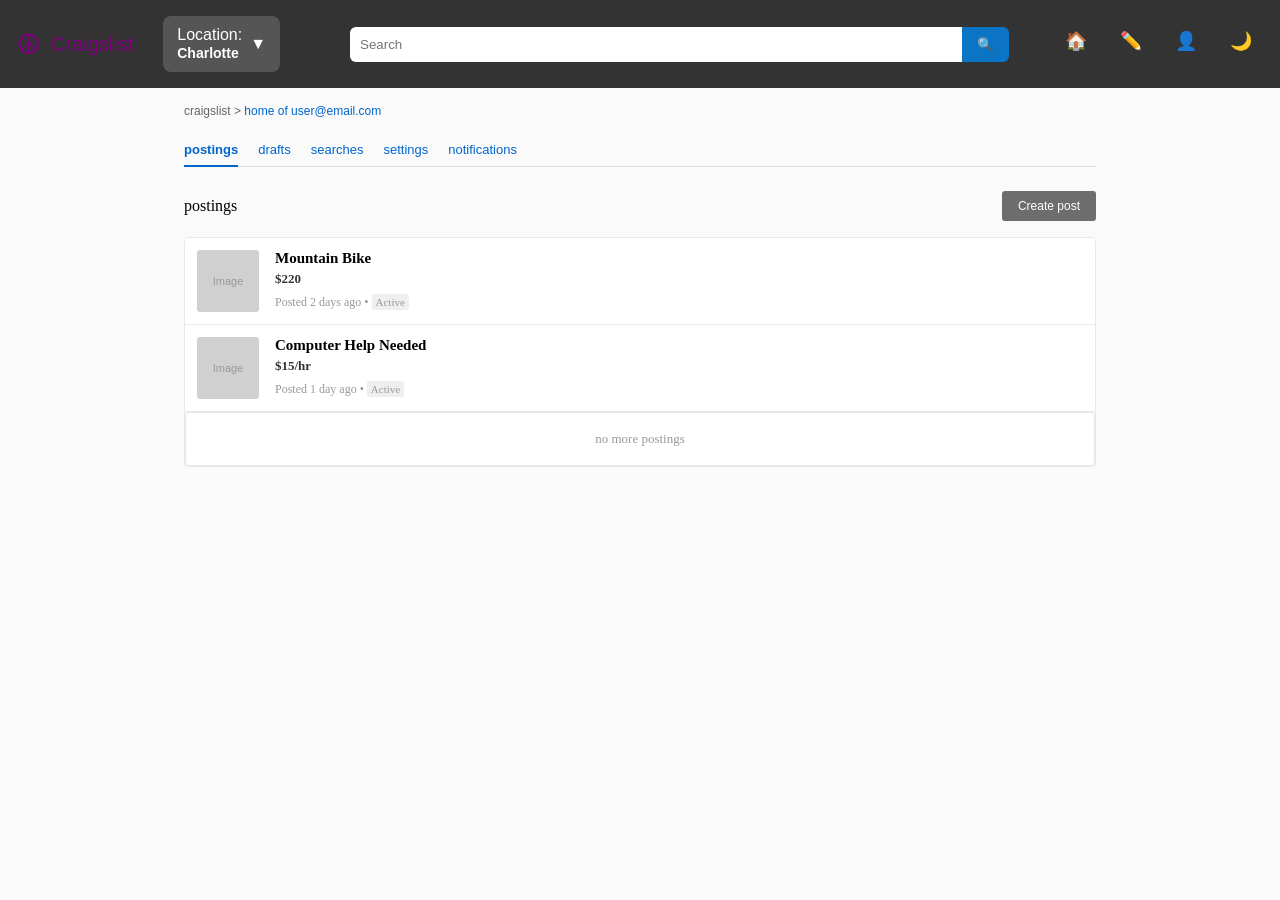
==== account.html @ cd7a8647 "Account page redesign and header system implementation on account page" ====
<!DOCTYPE html>
<html lang="en">
<head>
  <meta charset="UTF-8" />
  <meta name="viewport" content="width=device-width, initial-scale=1.0" />
  <title>My Account - Craigslist</title>
  <link rel="stylesheet" href="styles.css" />
</head>

<body>
  <div id="header-placeholder"></div>
  <script src="loadHeader.js"></script>

  <main class="content">
    <!-- Breadcrumb -->
    <div class="breadcrumb">
      craigslist &gt; <a href="#">home of user@email.com</a>
    </div>

    <!-- Tab Navigation -->
    <div class="tabs">
      <a href="#postings" class="tab active">postings</a>
      <a href="#drafts" class="tab">drafts</a>
      <a href="#searches" class="tab">searches</a>
      <a href="#settings" class="tab">settings</a>
      <a href="#notifications" class="tab">notifications</a>
    </div>

    <!-- Postings Section -->
    <div class="section" id="postings">
      <div class="section-header">
        <h2>postings</h2>
        <button class="create-post-btn">Create post</button>
      </div>
      <div class="listings-list">
        <div class="listing-item">
          <div class="listing-image">Image</div>
          <div class="listing-info">
            <h3>Mountain Bike</h3>
            <p class="price">$220</p>
            <p class="listing-meta">Posted 2 days ago • <span class="status">Active</span></p>
          </div>
        </div>
        <div class="listing-item">
          <div class="listing-image">Image</div>
          <div class="listing-info">
            <h3>Computer Help Needed</h3>
            <p class="price">$15/hr</p>
            <p class="listing-meta">Posted 1 day ago • <span class="status">Active</span></p>
          </div>
        </div>
        <p class="empty-state">no more postings</p>
      </div>
    </div>

    <!-- Drafts Section (Hidden by default) -->
    <div class="section" id="drafts" style="display: none;">
      <div class="section-header">
        <h2>drafts</h2>
        <a href="#" class="make-new-post">make new post</a>
      </div>
      <p class="empty-state">no drafts</p>
    </div>

    <!-- Searches Section (Hidden by default) -->
    <div class="section" id="searches" style="display: none;">
      <h2>searches</h2>
      <p class="empty-state">no searches</p>
    </div>

    <!-- Settings Section (Hidden by default) -->
    <div class="section" id="settings" style="display: none;">
      <h2>settings</h2>
      <div class="settings-list">
        <a href="#" class="settings-item">account preferences</a>
        <a href="#" class="settings-item">email preferences</a>
        <a href="#" class="settings-item">change password</a>
        <a href="#" class="settings-item">phone settings</a>
      </div>
    </div>

    <!-- Notifications Section (Hidden by default) -->
    <div class="section" id="notifications" style="display: none;">
      <h2>notifications</h2>
      <p class="empty-state">no new notifications</p>
    </div>
  </main>


</body>
</html>
---- styles.css ----
/*
button color: 6D6D6D
header color: 686868
New Post color: D9D9D9
Seller image dimensions: 62x62
*/
* {
  margin: 0;
  padding: 0;
  box-sizing: border-box;
}

body {
  font-family: Arial, sans-serif;
  background-color: #fafafa;
  color: #333;
}

h1 {
  font-family: 'Times New Roman, Times, serif';
  font-size: 20px;
  font-weight: bold;
  color: #000000;
}

h2 {
  font-family: 'Times New Roman, Times, serif';
  font-size: 16px;
  color: #000000;
  margin: 16px 0 12px 0;
  font-weight: normal;
}

h3 {
  font-family: 'Times New Roman, Times, serif';
  font-size: 15px;
  color: #000000;
  margin: 0 0 4px 0;
}

p {
  font-family: 'Times New Roman, Times, serif';
  font-size: 14px;
  color: #666;
  line-height: 1.5;
}

a {
  color: #0066cc;
  text-decoration: none;
}

a:hover {
  text-decoration: underline;
}

/* HEADER */
.header {
  display: flex;
  justify-content: space-between;
  align-items: center;
  padding: 16px;
  background: #333;
  color: white;
}

.left {
  display: flex;
  align-items: center;
  gap: 10px;
}

.logo {
  color: purple;
  font-size: 28px;
}

.brand {
  color: purple;
  font-size: 20px;
}

.center {
  display: flex;
  align-items: center;
  gap: 10px;
  flex: 1;
  max-width: 700px;
  margin: 0 20px;
}

.location {
  background: #555;
  color: white;
  padding: 10px 14px;
  border-radius: 8px;
  display: flex;
  align-items: center;
  gap: 8px;
  cursor: pointer;
  white-space: nowrap;
}

.location strong {
  font-size: 14px;
}

.search-bar {
  display: flex;
  flex: 1;
  padding-right: 50px;
  padding-left: 50px;
}

.search-bar input {
  flex: 1;
  padding: 10px;
  border-radius: 6px 0 0 6px;
  border: none;
  outline: none;
}

.search-bar button {
  background: #0b74c4;
  border: none;
  color: white;
  padding: 10px 15px;
  border-radius: 0 6px 6px 0;
  cursor: pointer;
}

.nav-icons {
  display: flex;
  gap: 15px;
}

.nav-icons a {
  text-decoration: none;
  font-size: 18px;
  color: #ccc;
  height: 40px;
  width: 40px;
  padding: 6px;
  border-radius: 6px;
  transition: 0.2s;
}

.nav-icons a:hover {
  background: #555;
  color: white;
  transform: scale(1.05);
}

/* CONTENT */
.content {
  padding: 16px 24px;
  max-width: 960px;
  margin: 0 auto;
}

/* Breadcrumb */
.breadcrumb {
  font-size: 12px;
  margin-bottom: 16px;
  color: #666;
}

.breadcrumb a {
  color: #0066cc;
}

/* Tabs */
.tabs {
  display: flex;
  gap: 20px;
  border-bottom: 1px solid #ddd;
  margin-bottom: 24px;
  margin-top: 16px;
}

.tab {
  padding: 8px 0;
  font-size: 13px;
  color: #0066cc;
  cursor: pointer;
  border-bottom: 2px solid transparent;
  margin-bottom: -1px;
}

.tab:hover {
  border-bottom-color: #ccc;
}

.tab.active {
  border-bottom-color: #0066cc;
  font-weight: bold;
}

/* Section */
.section {
  margin-bottom: 32px;
}

.section-header {
  display: flex;
  justify-content: space-between;
  align-items: center;
  margin-bottom: 16px;
}

.section-header h2 {
  margin: 0;
}

.make-new-post {
  font-size: 12px;
  color: #0066cc;
}

.create-post-btn {
  background: #6D6D6D;
  color: white;
  border: none;
  padding: 8px 16px;
  border-radius: 3px;
  font-size: 12px;
  cursor: pointer;
  font-family: Arial, sans-serif;
}

/* NEW POST FILE */
/* CARD CONTAINER */
.post-card {
  max-width: 500px;
  margin: 40px auto;
  background: #fff;
  padding: 25px 30px;
  border-radius: 12px;
  box-shadow: 0 4px 15px rgba(0,0,0,0.1);
}

/* TITLE */
.post-card h1 {
  margin-bottom: 20px;
  font-size: 22px;
  text-align: center;
}

/* FORM LAYOUT */
.post-form {
  display: flex;
  flex-direction: column;
}

/* LABELS */
.post-form label {
  margin: 10px 0 5px;
  font-weight: bold;
  font-size: 14px;
}

/* INPUTS + SELECT + TEXTAREA */
.post-form input,
.post-form select,
.post-form textarea {
  padding: 10px;
  border-radius: 8px;
  border: 1px solid #ccc;
  font-size: 14px;
  outline: none;
  transition: border 0.2s ease, box-shadow 0.2s ease;
}

/* FOCUS EFFECT */
.post-form input:focus,
.post-form select:focus,
.post-form textarea:focus {
  border-color: #0b74c4;
  box-shadow: 0 0 0 2px rgba(11,116,196,0.2);
}

/* TEXTAREA RESIZE */
.post-form textarea {
  resize: vertical;
}

/* BUTTON */
.submit-btn {
  margin-top: 20px;
  padding: 12px;
  border: none;
  border-radius: 8px;
  background: #0b74c4;
  color: white;
  font-size: 16px;
  cursor: pointer;
  transition: background 0.2s ease, transform 0.1s ease;
}

.submit-btn:hover {
  background: #095fa3;
}

.submit-btn:active {
  transform: scale(0.98);
}

/* Listings List */
.listings-list {
  border: 1px solid #e8e8e8;
  border-radius: 4px;
  overflow: hidden;
}

.listing-item {
  display: flex;
  gap: 16px;
  padding: 12px;
  border-bottom: 1px solid #e8e8e8;
  background: white;
}

.listing-item:last-child {
  border-bottom: none;
}

.listing-item:hover {
  background: #f9f9f9;
}

.listing-image {
  width: 62px;
  height: 62px;
  background: #d0d0d0;
  border-radius: 3px;
  display: flex;
  align-items: center;
  justify-content: center;
  color: #999;
  font-size: 11px;
  flex-shrink: 0;
}

.listing-info {
  flex: 1;
}

.listing-info h3 {
  margin-bottom: 2px;
}

.price {
  font-size: 13px;
  font-weight: bold;
  color: #333;
  margin-bottom: 4px;
}

.listing-meta {
  font-size: 12px;
  color: #999;
}

.status {
  background: #efefef;
  padding: 2px 4px;
  border-radius: 2px;
  font-size: 11px;
}

/* Empty State */
.empty-state {
  padding: 16px;
  font-size: 13px;
  color: #999;
  background: white;
  border: 1px solid #e8e8e8;
  border-radius: 4px;
  text-align: center;
}

/* Settings List */
.settings-list {
  display: flex;
  flex-direction: column;
  gap: 8px;
}

.settings-item {
  padding: 10px 12px;
  font-size: 13px;
  color: #0066cc;
  background: white;
  border: 1px solid #e8e8e8;
  border-radius: 4px;
  display: block;
}

.settings-item:hover {
  background: #f9f9f9;
  text-decoration: underline;
}

/* MOBILE RESPONSIVE */
@media (max-width: 600px) {
  .content {
    padding: 12px 12px;
  }

  .tabs {
    gap: 12px;
    font-size: 12px;
  }

  .section-header {
    flex-direction: column;
    align-items: flex-start;
    gap: 8px;
  }

  .listing-item {
    gap: 12px;
    padding: 10px;
  }

  .listing-image {
    width: 50px;
    height: 50px;
  }
}
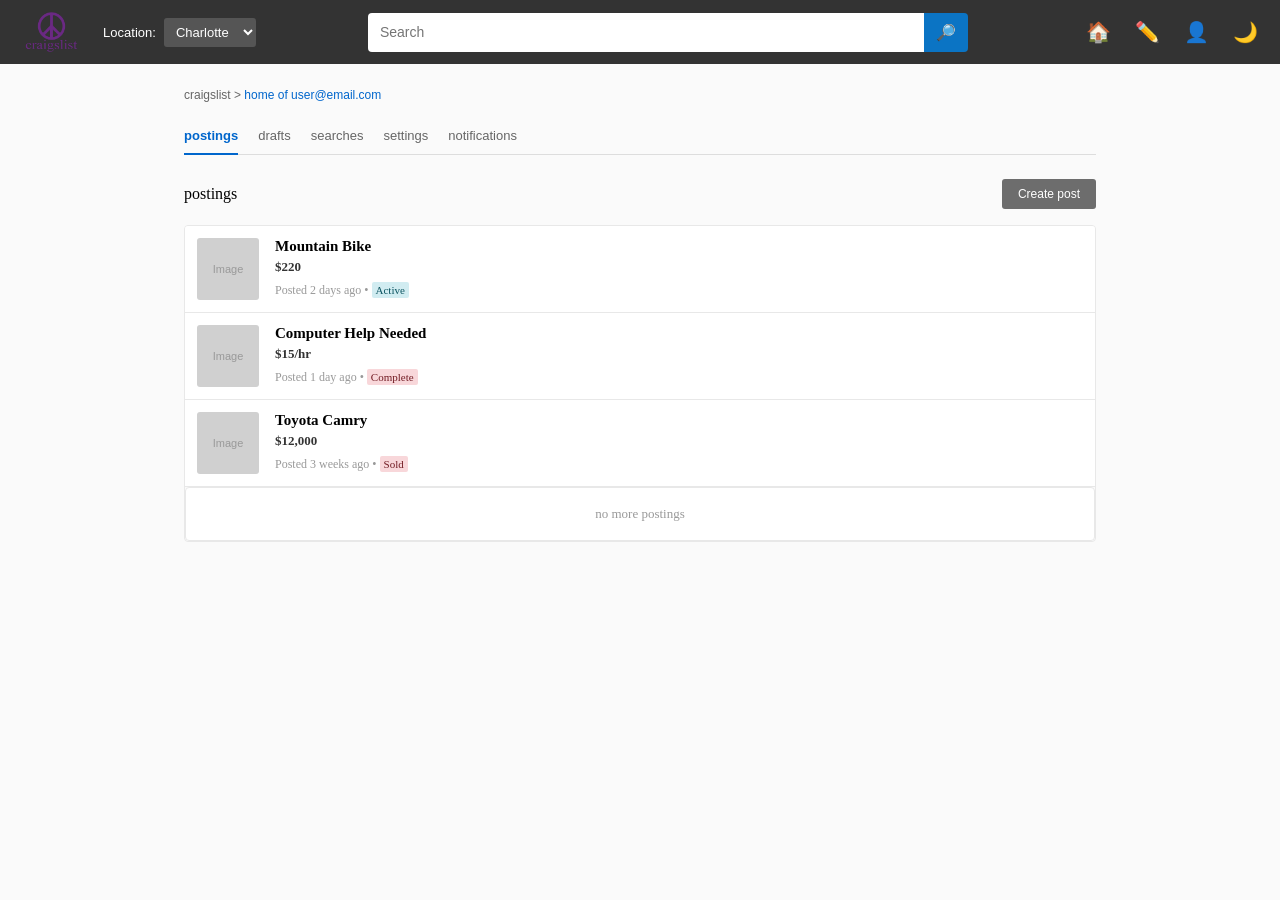
==== commit 89e87df1: "Added search results page, click effects, and account page reworks" ====
--- a/account.html
+++ b/account.html
@@ -18,19 +18,19 @@
     </div>
 
     <!-- Tab Navigation -->
-    <div class="tabs">
-      <a href="#postings" class="tab active">postings</a>
-      <a href="#drafts" class="tab">drafts</a>
-      <a href="#searches" class="tab">searches</a>
-      <a href="#settings" class="tab">settings</a>
-      <a href="#notifications" class="tab">notifications</a>
+    <div class="tabs" id="tabNav">
+      <button class="tab active" data-tab="postings">postings</button>
+      <button class="tab" data-tab="drafts">drafts</button>
+      <button class="tab" data-tab="searches">searches</button>
+      <button class="tab" data-tab="settings">settings</button>
+      <button class="tab" data-tab="notifications">notifications</button>
     </div>
 
     <!-- Postings Section -->
     <div class="section" id="postings">
       <div class="section-header">
         <h2>postings</h2>
-        <button class="create-post-btn">Create post</button>
+        <button class="create-post-btn" onclick="window.location.href='new_post.html'">Create post</button>
       </div>
       <div class="listings-list">
         <div class="listing-item">
@@ -38,7 +38,7 @@
           <div class="listing-info">
             <h3>Mountain Bike</h3>
             <p class="price">$220</p>
-            <p class="listing-meta">Posted 2 days ago • <span class="status">Active</span></p>
+            <p class="listing-meta">Posted 2 days ago • <span class="status" style="background: #d1ecf1; color: #0c5460;">Active</span></p>
           </div>
         </div>
         <div class="listing-item">
@@ -46,46 +46,158 @@
           <div class="listing-info">
             <h3>Computer Help Needed</h3>
             <p class="price">$15/hr</p>
-            <p class="listing-meta">Posted 1 day ago • <span class="status">Active</span></p>
+            <p class="listing-meta">Posted 1 day ago • <span class="status" style="background: #f8d7da; color: #721c24;">Complete</span></p>
+          </div>
+        </div>
+        <div class="listing-item">
+          <div class="listing-image">Image</div>
+          <div class="listing-info">
+            <h3>Toyota Camry</h3>
+            <p class="price">$12,000</p>
+            <p class="listing-meta">Posted 3 weeks ago • <span class="status" style="background: #f8d7da; color: #721c24;">Sold</span></p>
           </div>
         </div>
         <p class="empty-state">no more postings</p>
       </div>
     </div>
 
-    <!-- Drafts Section (Hidden by default) -->
+    <!-- Drafts Section -->
     <div class="section" id="drafts" style="display: none;">
       <div class="section-header">
         <h2>drafts</h2>
-        <a href="#" class="make-new-post">make new post</a>
-      </div>
-      <p class="empty-state">no drafts</p>
-    </div>
-
-    <!-- Searches Section (Hidden by default) -->
+        <button class="create-post-btn" onclick="window.location.href='new_post.html'">New Draft</button>
+      </div>
+      <div class="listings-list">
+        <div class="listing-item">
+          <div class="listing-image">Image</div>
+          <div class="listing-info">
+            <h3>Vintage Desk</h3>
+            <p class="price">$150</p>
+            <p class="listing-meta">Saved 5 days ago • <span class="status" style="background: #fff3cd; color: #856404;">Draft</span></p>
+          </div>
+        </div>
+      </div>
+      <p class="empty-state">no more drafts</p>
+    </div>
+
+    <!-- Searches Section -->
     <div class="section" id="searches" style="display: none;">
-      <h2>searches</h2>
-      <p class="empty-state">no searches</p>
-    </div>
-
-    <!-- Settings Section (Hidden by default) -->
+      <h2>saved searches</h2>
+      <div class="listings-list">
+        <div class="recent-item">
+          <div class="recent-image">Image</div>
+          <div class="recent-details">
+            <h3>Bikes under $300</h3>
+            <p>Category: For Sale • Price: $0 - $300</p>
+          </div>
+          <div class="recent-description">
+            <p>Saved 10 days ago</p>
+          </div>
+          <div class="recent-user">
+            <button class="search-delete-btn" title="Delete" style="background: none; border: none; color: #999; font-size: 16px; cursor: pointer; padding: 0;">✕</button>
+          </div>
+        </div>
+
+        <div class="recent-item">
+          <div class="recent-image">Image</div>
+          <div class="recent-details">
+            <h3>Computer Services</h3>
+            <p>Category: Services • Location: Charlotte</p>
+          </div>
+          <div class="recent-description">
+            <p>Saved 7 days ago</p>
+          </div>
+          <div class="recent-user">
+            <button class="search-delete-btn" title="Delete" style="background: none; border: none; color: #999; font-size: 16px; cursor: pointer; padding: 0;">✕</button>
+          </div>
+        </div>
+      </div>
+      <p class="empty-state">no saved searches</p>
+    </div>
+
+    <!-- Settings Section -->
     <div class="section" id="settings" style="display: none;">
-      <h2>settings</h2>
+      <h2>account settings</h2>
       <div class="settings-list">
         <a href="#" class="settings-item">account preferences</a>
         <a href="#" class="settings-item">email preferences</a>
         <a href="#" class="settings-item">change password</a>
         <a href="#" class="settings-item">phone settings</a>
-      </div>
-    </div>
-
-    <!-- Notifications Section (Hidden by default) -->
+        <a href="#" class="settings-item">block users</a>
+        <a href="#" class="settings-item">privacy settings</a>
+      </div>
+    </div>
+
+    <!-- Notifications Section -->
     <div class="section" id="notifications" style="display: none;">
       <h2>notifications</h2>
+      <div class="notification-list">
+        <div class="notification-item">
+          <div class="notification-content">
+            <h3>New message from BestUser11</h3>
+            <p>Interested in the Mountain Bike</p>
+            <p class="notification-time">2 hours ago</p>
+          </div>
+          <button class="notification-dismiss-btn" title="Dismiss">✕</button>
+        </div>
+        <div class="notification-item">
+          <div class="notification-content">
+            <h3>Your listing has expired</h3>
+            <p>Mountain Bike has not been renewed</p>
+            <p class="notification-time">1 day ago</p>
+          </div>
+          <button class="notification-dismiss-btn" title="Dismiss">✕</button>
+        </div>
+        <div class="notification-item">
+          <div class="notification-content">
+            <h3>Account verified</h3>
+            <p>Your email has been successfully verified</p>
+            <p class="notification-time">3 days ago</p>
+          </div>
+          <button class="notification-dismiss-btn" title="Dismiss">✕</button>
+        </div>
+      </div>
       <p class="empty-state">no new notifications</p>
     </div>
   </main>
 
+  <script>
+    // Tab functionality
+    const tabs = document.querySelectorAll('.tab');
+    const sections = document.querySelectorAll('.section');
+
+    tabs.forEach(tab => {
+      tab.addEventListener('click', function() {
+        const tabName = this.getAttribute('data-tab');
+        
+        // Remove active class from all tabs
+        tabs.forEach(t => t.classList.remove('active'));
+        // Hide all sections
+        sections.forEach(s => s.style.display = 'none');
+        
+        // Add active class to clicked tab
+        this.classList.add('active');
+        // Show corresponding section
+        document.getElementById(tabName).style.display = 'block';
+      });
+    });
+
+    // Notification dismiss functionality
+    const dismissButtons = document.querySelectorAll('.notification-dismiss-btn');
+    dismissButtons.forEach(btn => {
+      btn.addEventListener('click', function() {
+        this.closest('.notification-item').remove();
+      });
+    });
+
+    // Search delete functionality
+    const deleteButtons = document.querySelectorAll('.search-delete-btn');
+    deleteButtons.forEach(btn => {
+      btn.addEventListener('click', function() {
+        this.closest('.search-item').remove();
+      });
+    });
+  </script>
 
 </body>
 </html>
--- a/styles.css
+++ b/styles.css
@@ -59,103 +59,394 @@
   display: flex;
   justify-content: space-between;
   align-items: center;
-  padding: 16px;
+  padding: 12px 16px;
   background: #333;
   color: white;
-}
-
-.left {
+  gap: 20px;
+  position: relative;
+}
+
+.topbar-left {
   display: flex;
   align-items: center;
-  gap: 10px;
-}
-
-.logo {
-  color: purple;
-  font-size: 28px;
-}
-
-.brand {
-  color: purple;
-  font-size: 20px;
-}
-
-.center {
+  gap: 16px;
+  flex-shrink: 0;
+}
+
+.topbar-left .logo {
   display: flex;
   align-items: center;
-  gap: 10px;
-  flex: 1;
-  max-width: 700px;
-  margin: 0 20px;
-}
-
-.location {
+  text-decoration: none;
+}
+
+.topbar-left .logo img {
+  height: 40px;
+}
+
+.location-box {
+  display: flex;
+  align-items: center;
+  gap: 8px;
+  font-size: 13px;
+  white-space: nowrap;
+}
+
+.location-box label {
+  font-weight: normal;
+}
+
+.location-box select {
+  padding: 6px 8px;
+  border-radius: 3px;
+  border: none;
   background: #555;
   color: white;
-  padding: 10px 14px;
-  border-radius: 8px;
-  display: flex;
-  align-items: center;
-  gap: 8px;
-  cursor: pointer;
-  white-space: nowrap;
-}
-
-.location strong {
+  cursor: pointer;
+  font-size: 13px;
+}
+
+.topbar-center {
+  flex: 1;
+  display: flex;
+  max-width: 600px;
+}
+
+.topbar-center form {
+  display: flex;
+  width: 100%;
+  gap: 0;
+}
+
+.topbar-center input {
+  flex: 1;
+  padding: 10px 12px;
+  border-radius: 4px 0 0 4px;
+  border: none;
   font-size: 14px;
-}
-
-.search-bar {
-  display: flex;
-  flex: 1;
-  padding-right: 50px;
-  padding-left: 50px;
-}
-
-.search-bar input {
-  flex: 1;
-  padding: 10px;
-  border-radius: 6px 0 0 6px;
-  border: none;
   outline: none;
 }
 
-.search-bar button {
+.topbar-center button {
   background: #0b74c4;
   border: none;
   color: white;
-  padding: 10px 15px;
-  border-radius: 0 6px 6px 0;
-  cursor: pointer;
-}
-
-.nav-icons {
-  display: flex;
-  gap: 15px;
-}
-
-.nav-icons a {
+  padding: 10px 12px;
+  border-radius: 0 4px 4px 0;
+  cursor: pointer;
+  font-size: 16px;
+  transition: all 0.2s ease;
+}
+
+.topbar-center button:hover {
+  background: #0a63ad;
+}
+
+.topbar-center button:active {
+  background: #084d8a;
+  transform: scale(0.98);
+  transition: all 0.1s ease;
+}
+
+.topbar-center button:focus {
+  outline: 2px solid #fff;
+  outline-offset: 2px;
+}
+
+.topbar-right {
+  display: flex;
+  gap: 12px;
+  flex-shrink: 0;
+}
+
+.topbar-right a,
+.topbar-right button {
   text-decoration: none;
-  font-size: 18px;
+  font-size: 20px;
   color: #ccc;
-  height: 40px;
-  width: 40px;
+  background: none;
+  border: none;
+  cursor: pointer;
   padding: 6px;
-  border-radius: 6px;
-  transition: 0.2s;
-}
-
-.nav-icons a:hover {
+  border-radius: 4px;
+  transition: all 0.2s ease;
+  display: flex;
+  align-items: center;
+  justify-content: center;
+}
+
+.topbar-right a:hover,
+.topbar-right button:hover {
   background: #555;
   color: white;
-  transform: scale(1.05);
+  transform: scale(1.1);
+}
+
+.topbar-right a:active,
+.topbar-right button:active {
+  background: #444;
+  color: white;
+  transform: scale(0.95);
+  transition: all 0.1s ease;
+}
+
+.topbar-right a:focus,
+.topbar-right button:focus {
+  outline: 2px solid #fff;
+  outline-offset: -4px;
+}
+
+/* MOBILE MENU */
+.mobile-menu-toggle {
+  display: none;
+  background: none;
+  border: none;
+  color: #ccc;
+  font-size: 24px;
+  cursor: pointer;
+  padding: 8px;
+  transition: all 0.2s ease;
+}
+
+.mobile-menu-toggle:hover {
+  color: white;
+}
+
+.mobile-menu-toggle.active {
+  color: white;
+  background: #555;
+}
+
+.mobile-menu {
+  display: none;
+  position: absolute;
+  top: 100%;
+  left: 0;
+  right: 0;
+  background: #2a2a2a;
+  border-top: 1px solid #444;
+  padding: 12px;
+  flex-direction: column;
+  gap: 12px;
+  z-index: 1000;
+}
+
+.mobile-menu.active {
+  display: flex;
+}
+
+.mobile-menu-location {
+  display: flex;
+  flex-direction: column;
+  gap: 6px;
+  border-bottom: 1px solid #444;
+  padding-bottom: 12px;
+}
+
+.mobile-menu-location label {
+  font-size: 13px;
+  color: #ccc;
+  font-weight: bold;
+}
+
+.mobile-menu-location select {
+  padding: 8px;
+  border-radius: 3px;
+  border: none;
+  background: #555;
+  color: white;
+  cursor: pointer;
+  font-size: 13px;
+}
+
+.mobile-menu-nav {
+  display: flex;
+  flex-direction: column;
+  gap: 8px;
+}
+
+.mobile-menu-nav a,
+.mobile-menu-nav button {
+  padding: 10px 12px;
+  color: #ccc;
+  text-decoration: none;
+  display: block;
+  border: none;
+  background: none;
+  cursor: pointer;
+  font-size: 13px;
+  text-align: left;
+  border-radius: 4px;
+  font-family: Arial, sans-serif;
+  transition: all 0.2s ease;
+}
+
+.mobile-menu-nav a:hover,
+.mobile-menu-nav button:hover {
+  background: #555;
+  color: white;
+}
+
+.mobile-menu-nav a:active,
+.mobile-menu-nav button:active {
+  background: #444;
+  transform: scale(0.98);
+  transition: all 0.1s ease;
 }
 
 /* CONTENT */
 .content {
-  padding: 16px 24px;
+  padding: 24px;
   max-width: 960px;
   margin: 0 auto;
+}
+
+/* Category Grid */
+.category-grid {
+  display: grid;
+  grid-template-columns: repeat(3, 1fr);
+  gap: 20px;
+  margin-bottom: 40px;
+}
+
+.category-card {
+  background: #808080;
+  color: #000;
+  padding: 60px 20px;
+  border-radius: 8px;
+  border: none;
+  cursor: pointer;
+  font-size: 16px;
+  font-weight: bold;
+  text-align: center;
+  transition: all 0.2s ease;
+  font-family: Arial, sans-serif;
+}
+
+.category-card:hover {
+  background: #707070;
+  transform: scale(1.02);
+}
+
+.category-card:active {
+  background: #5a5a5a;
+  transform: scale(0.98);
+  transition: all 0.1s ease;
+}
+
+.category-card:focus {
+  outline: 3px solid #0b74c4;
+  outline-offset: 2px;
+}
+
+.hover-bulge:hover {
+  box-shadow: 0 8px 16px rgba(0, 0, 0, 0.15);
+}
+
+/* Recent Activity */
+.recent-card {
+  background: white;
+  border: 1px solid #ddd;
+  border-radius: 4px;
+  padding: 0;
+  overflow: hidden;
+}
+
+.recent-card h2 {
+  background: #808080;
+  color: white;
+  padding: 12px 16px;
+  margin: 0;
+  font-size: 16px;
+  text-align: center;
+}
+
+.recent-list {
+  display: flex;
+  flex-direction: column;
+}
+
+.recent-item {
+  display: grid;
+  grid-template-columns: 70px 1fr 2fr 100px;
+  gap: 16px;
+  padding: 12px 16px;
+  border-bottom: 1px solid #e8e8e8;
+  text-decoration: none;
+  color: inherit;
+  align-items: center;
+  background: white;
+  transition: all 0.2s ease;
+}
+
+.recent-item:last-child {
+  border-bottom: none;
+}
+
+.recent-item:hover {
+  background: #f9f9f9;
+  transform: translateX(4px);
+}
+
+.recent-item:active {
+  background: #f0f0f0;
+  transform: translateX(2px) scale(0.99);
+  transition: all 0.1s ease;
+}
+
+.recent-item:focus {
+  outline: 2px solid #0b74c4;
+  outline-offset: -2px;
+  background: #f0f0f0;
+}
+
+.recent-image {
+  width: 62px;
+  height: 62px;
+  background: #ddd;
+  border-radius: 3px;
+  display: flex;
+  align-items: center;
+  justify-content: center;
+  color: #999;
+  font-size: 11px;
+  flex-shrink: 0;
+}
+
+.recent-details h3 {
+  margin: 0 0 4px 0;
+  font-size: 14px;
+  font-weight: bold;
+}
+
+.recent-details p {
+  margin: 0;
+  font-size: 12px;
+  color: #666;
+}
+
+.recent-description {
+  font-size: 12px;
+  color: #666;
+}
+
+.recent-description p {
+  margin: 0;
+}
+
+.recent-user {
+  text-align: right;
+  font-size: 11px;
+}
+
+.recent-user p {
+  margin: 2px 0;
+}
+
+.empty-message {
+  padding: 16px;
+  text-align: center;
+  color: #999;
+  font-size: 12px;
 }
 
 /* Breadcrumb */
@@ -179,21 +470,31 @@
 }
 
 .tab {
-  padding: 8px 0;
+  padding: 10px 0;
   font-size: 13px;
-  color: #0066cc;
-  cursor: pointer;
+  color: #666;
+  cursor: pointer;
+  background: none;
+  border: none;
   border-bottom: 2px solid transparent;
   margin-bottom: -1px;
+  transition: all 0.2s ease;
+  font-weight: normal;
 }
 
 .tab:hover {
+  color: #333;
   border-bottom-color: #ccc;
 }
 
 .tab.active {
+  color: #0066cc;
   border-bottom-color: #0066cc;
   font-weight: bold;
+}
+
+.tab:active {
+  transform: scale(0.98);
 }
 
 /* Section */
@@ -226,6 +527,23 @@
   font-size: 12px;
   cursor: pointer;
   font-family: Arial, sans-serif;
+  transition: all 0.2s ease;
+}
+
+.create-post-btn:hover {
+  background: #5a5a5a;
+  transform: scale(1.05);
+}
+
+.create-post-btn:active {
+  background: #4d4d4d;
+  transform: scale(0.98);
+  transition: all 0.1s ease;
+}
+
+.create-post-btn:focus {
+  outline: 2px solid #0b74c4;
+  outline-offset: 2px;
 }
 
 /* NEW POST FILE */
@@ -294,15 +612,24 @@
   color: white;
   font-size: 16px;
   cursor: pointer;
-  transition: background 0.2s ease, transform 0.1s ease;
+  transition: all 0.2s ease;
 }
 
 .submit-btn:hover {
   background: #095fa3;
+  transform: scale(1.02);
 }
 
 .submit-btn:active {
+  background: #084d8a;
   transform: scale(0.98);
+  transition: all 0.1s ease;
+}
+
+.submit-btn:focus {
+  outline: 2px solid #fff;
+  outline-offset: 2px;
+  box-shadow: 0 0 0 3px #0b74c4;
 }
 
 /* Listings List */
@@ -401,15 +728,562 @@
   text-decoration: underline;
 }
 
+/* SEARCH LIST */
+.search-list {
+  display: flex;
+  flex-direction: column;
+  gap: 12px;
+  margin-bottom: 16px;
+}
+
+.search-item {
+  padding: 12px 16px;
+  background: white;
+  border: 1px solid #e8e8e8;
+  border-radius: 4px;
+  display: flex;
+  justify-content: space-between;
+  align-items: center;
+  transition: all 0.2s ease;
+}
+
+.search-item:hover {
+  background: #f9f9f9;
+  border-color: #999;
+}
+
+.search-item:active {
+  background: #f0f0f0;
+  transform: scale(0.99);
+}
+
+.search-info h3 {
+  margin: 0 0 4px 0;
+  font-size: 14px;
+  font-weight: bold;
+}
+
+.search-info p {
+  margin: 0;
+  font-size: 12px;
+  color: #666;
+}
+
+.search-meta {
+  font-size: 11px;
+  color: #999;
+  margin-top: 4px;
+}
+
+.search-delete-btn {
+  background: none;
+  border: none;
+  color: #999;
+  font-size: 18px;
+  cursor: pointer;
+  padding: 4px 8px;
+  border-radius: 4px;
+  transition: all 0.2s ease;
+  flex-shrink: 0;
+}
+
+.search-delete-btn:hover {
+  background: #f0f0f0;
+  color: #333;
+}
+
+.search-delete-btn:active {
+  background: #e0e0e0;
+  transform: scale(0.9);
+}
+
+/* NOTIFICATION LIST */
+.notification-list {
+  display: flex;
+  flex-direction: column;
+  gap: 12px;
+  margin-bottom: 16px;
+}
+
+.notification-item {
+  padding: 12px 16px;
+  background: white;
+  border: 1px solid #e8e8e8;
+  border-radius: 4px;
+  display: flex;
+  justify-content: space-between;
+  align-items: flex-start;
+  transition: all 0.2s ease;
+}
+
+.notification-item:hover {
+  background: #f9f9f9;
+  border-color: #999;
+}
+
+.notification-item:active {
+  background: #f0f0f0;
+  transform: scale(0.99);
+}
+
+.notification-content h3 {
+  margin: 0 0 4px 0;
+  font-size: 13px;
+  font-weight: bold;
+}
+
+.notification-content p {
+  margin: 0;
+  font-size: 12px;
+  color: #666;
+}
+
+.notification-time {
+  font-size: 11px;
+  color: #999;
+  margin-top: 4px;
+}
+
+.notification-dismiss-btn {
+  background: none;
+  border: none;
+  color: #999;
+  font-size: 16px;
+  cursor: pointer;
+  padding: 4px 8px;
+  border-radius: 4px;
+  transition: all 0.2s ease;
+  flex-shrink: 0;
+}
+
+.notification-dismiss-btn:hover {
+  background: #f0f0f0;
+  color: #333;
+}
+
+.notification-dismiss-btn:active {
+  background: #e0e0e0;
+  transform: scale(0.9);
+}
+
+/* SEARCH PAGE */
+.search-page-container {
+  display: flex;
+  max-width: 1200px;
+  margin: 0 auto;
+  gap: 20px;
+  padding: 20px;
+  position: relative;
+}
+
+.mobile-filter-toggle {
+  display: none;
+  position: absolute;
+  top: 0;
+  left: 0;
+}
+
+.search-filters {
+  width: 200px;
+  background: #d0d0d0;
+  padding: 16px;
+  border-radius: 4px;
+  height: fit-content;
+  flex-shrink: 0;
+}
+
+.search-filters h3 {
+  margin: 0 0 16px 0;
+  font-size: 14px;
+  font-weight: bold;
+}
+
+.filter-group {
+  margin-bottom: 16px;
+  display: flex;
+  flex-direction: column;
+  gap: 6px;
+}
+
+.filter-group label {
+  font-size: 13px;
+  font-weight: bold;
+  color: #333;
+}
+
+.checkbox-label {
+  display: flex;
+  align-items: center;
+  gap: 8px;
+  font-weight: normal;
+  cursor: pointer;
+}
+
+.filter-checkbox {
+  width: 16px;
+  height: 16px;
+  cursor: pointer;
+  margin: 0;
+}
+
+.filter-select,
+.filter-input {
+  padding: 8px;
+  border: 1px solid #999;
+  border-radius: 3px;
+  font-size: 12px;
+  background: white;
+  color: #333;
+}
+
+.filter-select {
+  cursor: pointer;
+}
+
+.filter-input {
+  padding: 6px 8px;
+}
+
+.filter-label {
+  font-size: 12px;
+  color: #333;
+  display: inline;
+  margin-left: 4px;
+}
+
+.apply-filters-btn {
+  width: 100%;
+  padding: 8px;
+  background: #6D6D6D;
+  color: white;
+  border: none;
+  border-radius: 3px;
+  cursor: pointer;
+  font-size: 12px;
+  font-weight: bold;
+  transition: all 0.2s ease;
+}
+
+.apply-filters-btn:hover {
+  background: #5a5a5a;
+  transform: scale(1.02);
+}
+
+.apply-filters-btn:active {
+  background: #4d4d4d;
+  transform: scale(0.98);
+  transition: all 0.1s ease;
+}
+
+.search-content {
+  flex: 1;
+}
+
+.search-header {
+  display: flex;
+  justify-content: space-between;
+  align-items: center;
+  margin-bottom: 20px;
+}
+
+.search-header h2 {
+  margin: 0;
+  font-size: 18px;
+  font-weight: bold;
+}
+
+.results-count {
+  font-size: 13px;
+  color: #666;
+}
+
+.search-results-list {
+  display: flex;
+  flex-direction: column;
+  border: 1px solid #ddd;
+  border-radius: 4px;
+  overflow: hidden;
+  background: white;
+  margin-bottom: 20px;
+}
+
+.search-result-item {
+  display: grid;
+  grid-template-columns: 70px 1fr 2fr 100px;
+  gap: 16px;
+  padding: 12px 16px;
+  border-bottom: 1px solid #e8e8e8;
+  text-decoration: none;
+  color: inherit;
+  align-items: center;
+  background: white;
+  transition: all 0.2s ease;
+}
+
+.search-result-item:last-child {
+  border-bottom: none;
+}
+
+.search-result-item:hover {
+  background: #f9f9f9;
+  transform: translateX(4px);
+}
+
+.search-result-item:active {
+  background: #f0f0f0;
+  transform: translateX(2px) scale(0.99);
+  transition: all 0.1s ease;
+}
+
+.search-result-item:focus {
+  outline: 2px solid #0b74c4;
+  outline-offset: -2px;
+  background: #f0f0f0;
+}
+
+.result-image {
+  width: 62px;
+  height: 62px;
+  background: #ddd;
+  border-radius: 3px;
+  display: flex;
+  align-items: center;
+  justify-content: center;
+  color: #999;
+  font-size: 11px;
+  flex-shrink: 0;
+}
+
+.result-details h3 {
+  margin: 0 0 4px 0;
+  font-size: 14px;
+  font-weight: bold;
+}
+
+.result-details p {
+  margin: 0;
+  font-size: 12px;
+  color: #666;
+}
+
+.result-price {
+  font-weight: bold;
+  font-size: 13px;
+  color: #333;
+}
+
+.result-time {
+  font-size: 11px;
+  color: #999;
+}
+
+.result-description {
+  overflow: hidden;
+  text-overflow: ellipsis;
+  white-space: nowrap;
+}
+
+.result-description p {
+  margin: 0;
+  font-size: 12px;
+  color: #666;
+}
+
+.result-user {
+  text-align: right;
+  display: flex;
+  flex-direction: column;
+  gap: 2px;
+}
+
+.result-user p {
+  margin: 0;
+  font-size: 11px;
+  color: #666;
+}
+
+.pagination {
+  display: flex;
+  justify-content: center;
+  gap: 4px;
+  margin: 20px 0;
+}
+
+.pagination-btn {
+  padding: 8px 12px;
+  border: 1px solid #ddd;
+  background: white;
+  color: #333;
+  cursor: pointer;
+  border-radius: 3px;
+  font-size: 12px;
+  transition: all 0.2s ease;
+}
+
+.pagination-btn:hover {
+  background: #f0f0f0;
+  border-color: #999;
+}
+
+.pagination-btn:active {
+  background: #e0e0e0;
+  transform: scale(0.95);
+  transition: all 0.1s ease;
+}
+
+.pagination-btn.active {
+  background: #0b74c4;
+  color: white;
+  border-color: #0b74c4;
+}
+
+.no-results-message {
+  text-align: center;
+  padding: 40px;
+  color: #999;
+  font-size: 14px;
+  background: white;
+  border: 1px solid #ddd;
+  border-radius: 4px;
+}
+
 /* MOBILE RESPONSIVE */
+@media (max-width: 768px) {
+  .header {
+    gap: 8px;
+    flex-wrap: nowrap;
+  }
+
+  .topbar-left {
+    order: 1;
+  }
+
+  .topbar-center {
+    max-width: 100%;
+    flex: 1;
+    order: 2;
+  }
+
+  .location-box {
+    display: none;
+  }
+
+  .topbar-right {
+    display: none;
+  }
+
+  .mobile-menu-toggle {
+    display: block;
+    order: 3;
+  }
+
+  .category-grid {
+    grid-template-columns: repeat(2, 1fr);
+    gap: 12px;
+  }
+
+  .recent-item {
+    grid-template-columns: 1fr;
+    gap: 8px;
+    padding: 12px;
+  }
+
+  .recent-image {
+    width: 100%;
+    height: auto;
+    display: none;
+  }
+
+  .search-page-container {
+    flex-direction: column;
+  }
+
+  .mobile-filter-toggle {
+    display: block;
+    background: #6D6D6D;
+    color: white;
+    border: none;
+    padding: 12px 16px;
+    border-radius: 4px;
+    cursor: pointer;
+    font-size: 14px;
+    font-weight: bold;
+    width: 100%;
+    margin-bottom: 16px;
+    position: static;
+  }
+
+  .mobile-filter-toggle.active {
+    background: #5a5a5a;
+  }
+
+  .search-filters {
+    display: none;
+    width: 100%;
+    height: auto;
+    margin-bottom: 16px;
+  }
+
+  .search-filters.active {
+    display: block;
+  }
+
+  .search-result-item {
+    grid-template-columns: 1fr;
+    gap: 8px;
+    padding: 12px;
+  }
+
+  .result-image {
+    width: 100%;
+    height: auto;
+    display: none;
+  }
+
+  .topbar-center {
+    max-width: 100%;
+    flex: 1;
+    order: 3;
+  }
+
+  .topbar-center input {
+    padding: 8px 10px;
+    font-size: 13px;
+  }
+
+  .topbar-center button {
+    padding: 8px 10px;
+    font-size: 14px;
+  }
+
+  .header {
+    flex-wrap: wrap;
+  }
+}
+
 @media (max-width: 600px) {
   .content {
-    padding: 12px 12px;
+    padding: 12px;
+  }
+
+  .topbar-center input::placeholder {
+    font-size: 12px;
+  }
+
+  .category-grid {
+    grid-template-columns: 1fr;
+    gap: 10px;
+    margin-bottom: 20px;
+  }
+
+  .category-card {
+    padding: 40px 15px;
+    font-size: 14px;
   }
 
   .tabs {
-    gap: 12px;
-    font-size: 12px;
+    gap: 8px;
+    font-size: 11px;
   }
 
   .section-header {
@@ -419,12 +1293,60 @@
   }
 
   .listing-item {
-    gap: 12px;
-    padding: 10px;
+    gap: 8px;
+    padding: 8px;
   }
 
   .listing-image {
     width: 50px;
     height: 50px;
   }
-}
+
+  .recent-item {
+    grid-template-columns: 1fr;
+    gap: 8px;
+    padding: 10px;
+  }
+
+  .recent-image {
+    display: none;
+  }
+
+  .recent-details,
+  .recent-description,
+  .recent-user {
+    font-size: 11px;
+  }
+
+  .recent-details h3 {
+    font-size: 13px;
+  }
+
+  .topbar-right {
+    gap: 8px;
+  }
+
+  .topbar-right a,
+  .topbar-right button {
+    font-size: 18px;
+    padding: 4px;
+  }
+
+  .header {
+    padding: 8px 12px;
+    flex-wrap: wrap;
+  }
+
+  .topbar-left {
+    gap: 8px;
+  }
+
+  .location-box {
+    font-size: 11px;
+  }
+
+  .location-box select {
+    font-size: 11px;
+    padding: 4px 6px;
+  }
+}
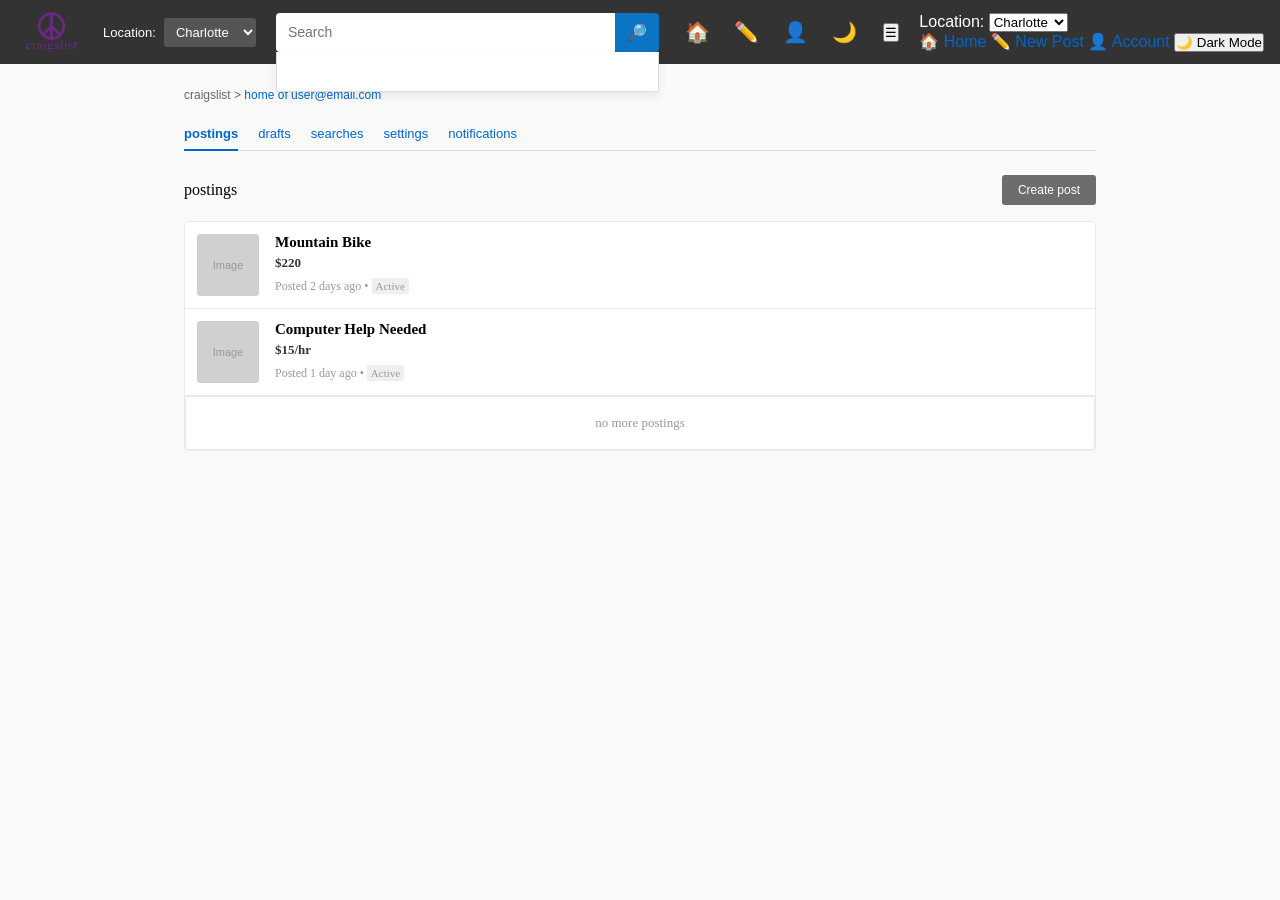
==== commit 905f671e: "Fixed type within css file. Animation should now work." ====
--- a/account.html
+++ b/account.html
@@ -18,19 +18,19 @@
     </div>
 
     <!-- Tab Navigation -->
-    <div class="tabs" id="tabNav">
-      <button class="tab active" data-tab="postings">postings</button>
-      <button class="tab" data-tab="drafts">drafts</button>
-      <button class="tab" data-tab="searches">searches</button>
-      <button class="tab" data-tab="settings">settings</button>
-      <button class="tab" data-tab="notifications">notifications</button>
+    <div class="tabs">
+      <a href="#postings" class="tab active">postings</a>
+      <a href="#drafts" class="tab">drafts</a>
+      <a href="#searches" class="tab">searches</a>
+      <a href="#settings" class="tab">settings</a>
+      <a href="#notifications" class="tab">notifications</a>
     </div>
 
     <!-- Postings Section -->
     <div class="section" id="postings">
       <div class="section-header">
         <h2>postings</h2>
-        <button class="create-post-btn" onclick="window.location.href='new_post.html'">Create post</button>
+        <button class="create-post-btn">Create post</button>
       </div>
       <div class="listings-list">
         <div class="listing-item">
@@ -38,7 +38,7 @@
           <div class="listing-info">
             <h3>Mountain Bike</h3>
             <p class="price">$220</p>
-            <p class="listing-meta">Posted 2 days ago • <span class="status" style="background: #d1ecf1; color: #0c5460;">Active</span></p>
+            <p class="listing-meta">Posted 2 days ago • <span class="status">Active</span></p>
           </div>
         </div>
         <div class="listing-item">
@@ -46,158 +46,47 @@
           <div class="listing-info">
             <h3>Computer Help Needed</h3>
             <p class="price">$15/hr</p>
-            <p class="listing-meta">Posted 1 day ago • <span class="status" style="background: #f8d7da; color: #721c24;">Complete</span></p>
-          </div>
-        </div>
-        <div class="listing-item">
-          <div class="listing-image">Image</div>
-          <div class="listing-info">
-            <h3>Toyota Camry</h3>
-            <p class="price">$12,000</p>
-            <p class="listing-meta">Posted 3 weeks ago • <span class="status" style="background: #f8d7da; color: #721c24;">Sold</span></p>
+            <p class="listing-meta">Posted 1 day ago • <span class="status">Active</span></p>
           </div>
         </div>
         <p class="empty-state">no more postings</p>
       </div>
     </div>
 
-    <!-- Drafts Section -->
+    <!-- Drafts Section (Hidden by default) -->
     <div class="section" id="drafts" style="display: none;">
       <div class="section-header">
         <h2>drafts</h2>
-        <button class="create-post-btn" onclick="window.location.href='new_post.html'">New Draft</button>
+        <a href="#" class="make-new-post">make new post</a>
       </div>
-      <div class="listings-list">
-        <div class="listing-item">
-          <div class="listing-image">Image</div>
-          <div class="listing-info">
-            <h3>Vintage Desk</h3>
-            <p class="price">$150</p>
-            <p class="listing-meta">Saved 5 days ago • <span class="status" style="background: #fff3cd; color: #856404;">Draft</span></p>
-          </div>
-        </div>
-      </div>
-      <p class="empty-state">no more drafts</p>
+      <p class="empty-state">no drafts</p>
     </div>
 
-    <!-- Searches Section -->
+    <!-- Searches Section (Hidden by default) -->
     <div class="section" id="searches" style="display: none;">
-      <h2>saved searches</h2>
-      <div class="listings-list">
-        <div class="recent-item">
-          <div class="recent-image">Image</div>
-          <div class="recent-details">
-            <h3>Bikes under $300</h3>
-            <p>Category: For Sale • Price: $0 - $300</p>
-          </div>
-          <div class="recent-description">
-            <p>Saved 10 days ago</p>
-          </div>
-          <div class="recent-user">
-            <button class="search-delete-btn" title="Delete" style="background: none; border: none; color: #999; font-size: 16px; cursor: pointer; padding: 0;">✕</button>
-          </div>
-        </div>
-
-        <div class="recent-item">
-          <div class="recent-image">Image</div>
-          <div class="recent-details">
-            <h3>Computer Services</h3>
-            <p>Category: Services • Location: Charlotte</p>
-          </div>
-          <div class="recent-description">
-            <p>Saved 7 days ago</p>
-          </div>
-          <div class="recent-user">
-            <button class="search-delete-btn" title="Delete" style="background: none; border: none; color: #999; font-size: 16px; cursor: pointer; padding: 0;">✕</button>
-          </div>
-        </div>
-      </div>
-      <p class="empty-state">no saved searches</p>
+      <h2>searches</h2>
+      <p class="empty-state">no searches</p>
     </div>
 
-    <!-- Settings Section -->
+    <!-- Settings Section (Hidden by default) -->
     <div class="section" id="settings" style="display: none;">
-      <h2>account settings</h2>
+      <h2>settings</h2>
       <div class="settings-list">
         <a href="#" class="settings-item">account preferences</a>
         <a href="#" class="settings-item">email preferences</a>
         <a href="#" class="settings-item">change password</a>
         <a href="#" class="settings-item">phone settings</a>
-        <a href="#" class="settings-item">block users</a>
-        <a href="#" class="settings-item">privacy settings</a>
       </div>
     </div>
 
-    <!-- Notifications Section -->
+    <!-- Notifications Section (Hidden by default) -->
     <div class="section" id="notifications" style="display: none;">
       <h2>notifications</h2>
-      <div class="notification-list">
-        <div class="notification-item">
-          <div class="notification-content">
-            <h3>New message from BestUser11</h3>
-            <p>Interested in the Mountain Bike</p>
-            <p class="notification-time">2 hours ago</p>
-          </div>
-          <button class="notification-dismiss-btn" title="Dismiss">✕</button>
-        </div>
-        <div class="notification-item">
-          <div class="notification-content">
-            <h3>Your listing has expired</h3>
-            <p>Mountain Bike has not been renewed</p>
-            <p class="notification-time">1 day ago</p>
-          </div>
-          <button class="notification-dismiss-btn" title="Dismiss">✕</button>
-        </div>
-        <div class="notification-item">
-          <div class="notification-content">
-            <h3>Account verified</h3>
-            <p>Your email has been successfully verified</p>
-            <p class="notification-time">3 days ago</p>
-          </div>
-          <button class="notification-dismiss-btn" title="Dismiss">✕</button>
-        </div>
-      </div>
       <p class="empty-state">no new notifications</p>
     </div>
   </main>
+    <div id="loading-spinner"></div>
 
-  <script>
-    // Tab functionality
-    const tabs = document.querySelectorAll('.tab');
-    const sections = document.querySelectorAll('.section');
-
-    tabs.forEach(tab => {
-      tab.addEventListener('click', function() {
-        const tabName = this.getAttribute('data-tab');
-        
-        // Remove active class from all tabs
-        tabs.forEach(t => t.classList.remove('active'));
-        // Hide all sections
-        sections.forEach(s => s.style.display = 'none');
-        
-        // Add active class to clicked tab
-        this.classList.add('active');
-        // Show corresponding section
-        document.getElementById(tabName).style.display = 'block';
-      });
-    });
-
-    // Notification dismiss functionality
-    const dismissButtons = document.querySelectorAll('.notification-dismiss-btn');
-    dismissButtons.forEach(btn => {
-      btn.addEventListener('click', function() {
-        this.closest('.notification-item').remove();
-      });
-    });
-
-    // Search delete functionality
-    const deleteButtons = document.querySelectorAll('.search-delete-btn');
-    deleteButtons.forEach(btn => {
-      btn.addEventListener('click', function() {
-        this.closest('.search-item').remove();
-      });
-    });
-  </script>
-
+    <script src="script.js"></script>
 </body>
 </html>
--- a/styles.css
+++ b/styles.css
@@ -63,7 +63,6 @@
   background: #333;
   color: white;
   gap: 20px;
-  position: relative;
 }
 
 .topbar-left {
@@ -134,22 +133,6 @@
   border-radius: 0 4px 4px 0;
   cursor: pointer;
   font-size: 16px;
-  transition: all 0.2s ease;
-}
-
-.topbar-center button:hover {
-  background: #0a63ad;
-}
-
-.topbar-center button:active {
-  background: #084d8a;
-  transform: scale(0.98);
-  transition: all 0.1s ease;
-}
-
-.topbar-center button:focus {
-  outline: 2px solid #fff;
-  outline-offset: 2px;
 }
 
 .topbar-right {
@@ -168,7 +151,7 @@
   cursor: pointer;
   padding: 6px;
   border-radius: 4px;
-  transition: all 0.2s ease;
+  transition: 0.2s;
   display: flex;
   align-items: center;
   justify-content: center;
@@ -178,119 +161,6 @@
 .topbar-right button:hover {
   background: #555;
   color: white;
-  transform: scale(1.1);
-}
-
-.topbar-right a:active,
-.topbar-right button:active {
-  background: #444;
-  color: white;
-  transform: scale(0.95);
-  transition: all 0.1s ease;
-}
-
-.topbar-right a:focus,
-.topbar-right button:focus {
-  outline: 2px solid #fff;
-  outline-offset: -4px;
-}
-
-/* MOBILE MENU */
-.mobile-menu-toggle {
-  display: none;
-  background: none;
-  border: none;
-  color: #ccc;
-  font-size: 24px;
-  cursor: pointer;
-  padding: 8px;
-  transition: all 0.2s ease;
-}
-
-.mobile-menu-toggle:hover {
-  color: white;
-}
-
-.mobile-menu-toggle.active {
-  color: white;
-  background: #555;
-}
-
-.mobile-menu {
-  display: none;
-  position: absolute;
-  top: 100%;
-  left: 0;
-  right: 0;
-  background: #2a2a2a;
-  border-top: 1px solid #444;
-  padding: 12px;
-  flex-direction: column;
-  gap: 12px;
-  z-index: 1000;
-}
-
-.mobile-menu.active {
-  display: flex;
-}
-
-.mobile-menu-location {
-  display: flex;
-  flex-direction: column;
-  gap: 6px;
-  border-bottom: 1px solid #444;
-  padding-bottom: 12px;
-}
-
-.mobile-menu-location label {
-  font-size: 13px;
-  color: #ccc;
-  font-weight: bold;
-}
-
-.mobile-menu-location select {
-  padding: 8px;
-  border-radius: 3px;
-  border: none;
-  background: #555;
-  color: white;
-  cursor: pointer;
-  font-size: 13px;
-}
-
-.mobile-menu-nav {
-  display: flex;
-  flex-direction: column;
-  gap: 8px;
-}
-
-.mobile-menu-nav a,
-.mobile-menu-nav button {
-  padding: 10px 12px;
-  color: #ccc;
-  text-decoration: none;
-  display: block;
-  border: none;
-  background: none;
-  cursor: pointer;
-  font-size: 13px;
-  text-align: left;
-  border-radius: 4px;
-  font-family: Arial, sans-serif;
-  transition: all 0.2s ease;
-}
-
-.mobile-menu-nav a:hover,
-.mobile-menu-nav button:hover {
-  background: #555;
-  color: white;
-}
-
-.mobile-menu-nav a:active,
-.mobile-menu-nav button:active {
-  background: #444;
-  transform: scale(0.98);
-  transition: all 0.1s ease;
 }
 
 /* CONTENT */
@@ -318,28 +188,12 @@
   font-size: 16px;
   font-weight: bold;
   text-align: center;
-  transition: all 0.2s ease;
+  transition: 0.2s;
   font-family: Arial, sans-serif;
 }
 
 .category-card:hover {
   background: #707070;
-  transform: scale(1.02);
-}
-
-.category-card:active {
-  background: #5a5a5a;
-  transform: scale(0.98);
-  transition: all 0.1s ease;
-}
-
-.category-card:focus {
-  outline: 3px solid #0b74c4;
-  outline-offset: 2px;
-}
-
-.hover-bulge:hover {
-  box-shadow: 0 8px 16px rgba(0, 0, 0, 0.15);
 }
 
 /* Recent Activity */
@@ -375,7 +229,7 @@
   color: inherit;
   align-items: center;
   background: white;
-  transition: all 0.2s ease;
+  transition: 0.2s;
 }
 
 .recent-item:last-child {
@@ -384,19 +238,6 @@
 
 .recent-item:hover {
   background: #f9f9f9;
-  transform: translateX(4px);
-}
-
-.recent-item:active {
-  background: #f0f0f0;
-  transform: translateX(2px) scale(0.99);
-  transition: all 0.1s ease;
-}
-
-.recent-item:focus {
-  outline: 2px solid #0b74c4;
-  outline-offset: -2px;
-  background: #f0f0f0;
 }
 
 .recent-image {
@@ -470,31 +311,21 @@
 }
 
 .tab {
-  padding: 10px 0;
+  padding: 8px 0;
   font-size: 13px;
-  color: #666;
+  color: #0066cc;
   cursor: pointer;
-  background: none;
-  border: none;
   border-bottom: 2px solid transparent;
   margin-bottom: -1px;
-  transition: all 0.2s ease;
-  font-weight: normal;
 }
 
 .tab:hover {
-  color: #333;
   border-bottom-color: #ccc;
 }
 
 .tab.active {
-  color: #0066cc;
   border-bottom-color: #0066cc;
   font-weight: bold;
-}
-
-.tab:active {
-  transform: scale(0.98);
 }
 
 /* Section */
@@ -527,23 +358,6 @@
   font-size: 12px;
   cursor: pointer;
   font-family: Arial, sans-serif;
-  transition: all 0.2s ease;
-}
-
-.create-post-btn:hover {
-  background: #5a5a5a;
-  transform: scale(1.05);
-}
-
-.create-post-btn:active {
-  background: #4d4d4d;
-  transform: scale(0.98);
-  transition: all 0.1s ease;
-}
-
-.create-post-btn:focus {
-  outline: 2px solid #0b74c4;
-  outline-offset: 2px;
 }
 
 /* NEW POST FILE */
@@ -612,24 +426,15 @@
   color: white;
   font-size: 16px;
   cursor: pointer;
-  transition: all 0.2s ease;
+  transition: background 0.2s ease, transform 0.1s ease;
 }
 
 .submit-btn:hover {
   background: #095fa3;
-  transform: scale(1.02);
 }
 
 .submit-btn:active {
-  background: #084d8a;
   transform: scale(0.98);
-  transition: all 0.1s ease;
-}
-
-.submit-btn:focus {
-  outline: 2px solid #fff;
-  outline-offset: 2px;
-  box-shadow: 0 0 0 3px #0b74c4;
 }
 
 /* Listings List */
@@ -728,455 +533,8 @@
   text-decoration: underline;
 }
 
-/* SEARCH LIST */
-.search-list {
-  display: flex;
-  flex-direction: column;
-  gap: 12px;
-  margin-bottom: 16px;
-}
-
-.search-item {
-  padding: 12px 16px;
-  background: white;
-  border: 1px solid #e8e8e8;
-  border-radius: 4px;
-  display: flex;
-  justify-content: space-between;
-  align-items: center;
-  transition: all 0.2s ease;
-}
-
-.search-item:hover {
-  background: #f9f9f9;
-  border-color: #999;
-}
-
-.search-item:active {
-  background: #f0f0f0;
-  transform: scale(0.99);
-}
-
-.search-info h3 {
-  margin: 0 0 4px 0;
-  font-size: 14px;
-  font-weight: bold;
-}
-
-.search-info p {
-  margin: 0;
-  font-size: 12px;
-  color: #666;
-}
-
-.search-meta {
-  font-size: 11px;
-  color: #999;
-  margin-top: 4px;
-}
-
-.search-delete-btn {
-  background: none;
-  border: none;
-  color: #999;
-  font-size: 18px;
-  cursor: pointer;
-  padding: 4px 8px;
-  border-radius: 4px;
-  transition: all 0.2s ease;
-  flex-shrink: 0;
-}
-
-.search-delete-btn:hover {
-  background: #f0f0f0;
-  color: #333;
-}
-
-.search-delete-btn:active {
-  background: #e0e0e0;
-  transform: scale(0.9);
-}
-
-/* NOTIFICATION LIST */
-.notification-list {
-  display: flex;
-  flex-direction: column;
-  gap: 12px;
-  margin-bottom: 16px;
-}
-
-.notification-item {
-  padding: 12px 16px;
-  background: white;
-  border: 1px solid #e8e8e8;
-  border-radius: 4px;
-  display: flex;
-  justify-content: space-between;
-  align-items: flex-start;
-  transition: all 0.2s ease;
-}
-
-.notification-item:hover {
-  background: #f9f9f9;
-  border-color: #999;
-}
-
-.notification-item:active {
-  background: #f0f0f0;
-  transform: scale(0.99);
-}
-
-.notification-content h3 {
-  margin: 0 0 4px 0;
-  font-size: 13px;
-  font-weight: bold;
-}
-
-.notification-content p {
-  margin: 0;
-  font-size: 12px;
-  color: #666;
-}
-
-.notification-time {
-  font-size: 11px;
-  color: #999;
-  margin-top: 4px;
-}
-
-.notification-dismiss-btn {
-  background: none;
-  border: none;
-  color: #999;
-  font-size: 16px;
-  cursor: pointer;
-  padding: 4px 8px;
-  border-radius: 4px;
-  transition: all 0.2s ease;
-  flex-shrink: 0;
-}
-
-.notification-dismiss-btn:hover {
-  background: #f0f0f0;
-  color: #333;
-}
-
-.notification-dismiss-btn:active {
-  background: #e0e0e0;
-  transform: scale(0.9);
-}
-
-/* SEARCH PAGE */
-.search-page-container {
-  display: flex;
-  max-width: 1200px;
-  margin: 0 auto;
-  gap: 20px;
-  padding: 20px;
-  position: relative;
-}
-
-.mobile-filter-toggle {
-  display: none;
-  position: absolute;
-  top: 0;
-  left: 0;
-}
-
-.search-filters {
-  width: 200px;
-  background: #d0d0d0;
-  padding: 16px;
-  border-radius: 4px;
-  height: fit-content;
-  flex-shrink: 0;
-}
-
-.search-filters h3 {
-  margin: 0 0 16px 0;
-  font-size: 14px;
-  font-weight: bold;
-}
-
-.filter-group {
-  margin-bottom: 16px;
-  display: flex;
-  flex-direction: column;
-  gap: 6px;
-}
-
-.filter-group label {
-  font-size: 13px;
-  font-weight: bold;
-  color: #333;
-}
-
-.checkbox-label {
-  display: flex;
-  align-items: center;
-  gap: 8px;
-  font-weight: normal;
-  cursor: pointer;
-}
-
-.filter-checkbox {
-  width: 16px;
-  height: 16px;
-  cursor: pointer;
-  margin: 0;
-}
-
-.filter-select,
-.filter-input {
-  padding: 8px;
-  border: 1px solid #999;
-  border-radius: 3px;
-  font-size: 12px;
-  background: white;
-  color: #333;
-}
-
-.filter-select {
-  cursor: pointer;
-}
-
-.filter-input {
-  padding: 6px 8px;
-}
-
-.filter-label {
-  font-size: 12px;
-  color: #333;
-  display: inline;
-  margin-left: 4px;
-}
-
-.apply-filters-btn {
-  width: 100%;
-  padding: 8px;
-  background: #6D6D6D;
-  color: white;
-  border: none;
-  border-radius: 3px;
-  cursor: pointer;
-  font-size: 12px;
-  font-weight: bold;
-  transition: all 0.2s ease;
-}
-
-.apply-filters-btn:hover {
-  background: #5a5a5a;
-  transform: scale(1.02);
-}
-
-.apply-filters-btn:active {
-  background: #4d4d4d;
-  transform: scale(0.98);
-  transition: all 0.1s ease;
-}
-
-.search-content {
-  flex: 1;
-}
-
-.search-header {
-  display: flex;
-  justify-content: space-between;
-  align-items: center;
-  margin-bottom: 20px;
-}
-
-.search-header h2 {
-  margin: 0;
-  font-size: 18px;
-  font-weight: bold;
-}
-
-.results-count {
-  font-size: 13px;
-  color: #666;
-}
-
-.search-results-list {
-  display: flex;
-  flex-direction: column;
-  border: 1px solid #ddd;
-  border-radius: 4px;
-  overflow: hidden;
-  background: white;
-  margin-bottom: 20px;
-}
-
-.search-result-item {
-  display: grid;
-  grid-template-columns: 70px 1fr 2fr 100px;
-  gap: 16px;
-  padding: 12px 16px;
-  border-bottom: 1px solid #e8e8e8;
-  text-decoration: none;
-  color: inherit;
-  align-items: center;
-  background: white;
-  transition: all 0.2s ease;
-}
-
-.search-result-item:last-child {
-  border-bottom: none;
-}
-
-.search-result-item:hover {
-  background: #f9f9f9;
-  transform: translateX(4px);
-}
-
-.search-result-item:active {
-  background: #f0f0f0;
-  transform: translateX(2px) scale(0.99);
-  transition: all 0.1s ease;
-}
-
-.search-result-item:focus {
-  outline: 2px solid #0b74c4;
-  outline-offset: -2px;
-  background: #f0f0f0;
-}
-
-.result-image {
-  width: 62px;
-  height: 62px;
-  background: #ddd;
-  border-radius: 3px;
-  display: flex;
-  align-items: center;
-  justify-content: center;
-  color: #999;
-  font-size: 11px;
-  flex-shrink: 0;
-}
-
-.result-details h3 {
-  margin: 0 0 4px 0;
-  font-size: 14px;
-  font-weight: bold;
-}
-
-.result-details p {
-  margin: 0;
-  font-size: 12px;
-  color: #666;
-}
-
-.result-price {
-  font-weight: bold;
-  font-size: 13px;
-  color: #333;
-}
-
-.result-time {
-  font-size: 11px;
-  color: #999;
-}
-
-.result-description {
-  overflow: hidden;
-  text-overflow: ellipsis;
-  white-space: nowrap;
-}
-
-.result-description p {
-  margin: 0;
-  font-size: 12px;
-  color: #666;
-}
-
-.result-user {
-  text-align: right;
-  display: flex;
-  flex-direction: column;
-  gap: 2px;
-}
-
-.result-user p {
-  margin: 0;
-  font-size: 11px;
-  color: #666;
-}
-
-.pagination {
-  display: flex;
-  justify-content: center;
-  gap: 4px;
-  margin: 20px 0;
-}
-
-.pagination-btn {
-  padding: 8px 12px;
-  border: 1px solid #ddd;
-  background: white;
-  color: #333;
-  cursor: pointer;
-  border-radius: 3px;
-  font-size: 12px;
-  transition: all 0.2s ease;
-}
-
-.pagination-btn:hover {
-  background: #f0f0f0;
-  border-color: #999;
-}
-
-.pagination-btn:active {
-  background: #e0e0e0;
-  transform: scale(0.95);
-  transition: all 0.1s ease;
-}
-
-.pagination-btn.active {
-  background: #0b74c4;
-  color: white;
-  border-color: #0b74c4;
-}
-
-.no-results-message {
-  text-align: center;
-  padding: 40px;
-  color: #999;
-  font-size: 14px;
-  background: white;
-  border: 1px solid #ddd;
-  border-radius: 4px;
-}
-
 /* MOBILE RESPONSIVE */
 @media (max-width: 768px) {
-  .header {
-    gap: 8px;
-    flex-wrap: nowrap;
-  }
-
-  .topbar-left {
-    order: 1;
-  }
-
-  .topbar-center {
-    max-width: 100%;
-    flex: 1;
-    order: 2;
-  }
-
-  .location-box {
-    display: none;
-  }
-
-  .topbar-right {
-    display: none;
-  }
-
-  .mobile-menu-toggle {
-    display: block;
-    order: 3;
-  }
-
   .category-grid {
     grid-template-columns: repeat(2, 1fr);
     gap: 12px;
@@ -1194,66 +552,8 @@
     display: none;
   }
 
-  .search-page-container {
-    flex-direction: column;
-  }
-
-  .mobile-filter-toggle {
-    display: block;
-    background: #6D6D6D;
-    color: white;
-    border: none;
-    padding: 12px 16px;
-    border-radius: 4px;
-    cursor: pointer;
-    font-size: 14px;
-    font-weight: bold;
-    width: 100%;
-    margin-bottom: 16px;
-    position: static;
-  }
-
-  .mobile-filter-toggle.active {
-    background: #5a5a5a;
-  }
-
-  .search-filters {
+  .topbar-center {
     display: none;
-    width: 100%;
-    height: auto;
-    margin-bottom: 16px;
-  }
-
-  .search-filters.active {
-    display: block;
-  }
-
-  .search-result-item {
-    grid-template-columns: 1fr;
-    gap: 8px;
-    padding: 12px;
-  }
-
-  .result-image {
-    width: 100%;
-    height: auto;
-    display: none;
-  }
-
-  .topbar-center {
-    max-width: 100%;
-    flex: 1;
-    order: 3;
-  }
-
-  .topbar-center input {
-    padding: 8px 10px;
-    font-size: 13px;
-  }
-
-  .topbar-center button {
-    padding: 8px 10px;
-    font-size: 14px;
   }
 
   .header {
@@ -1264,10 +564,6 @@
 @media (max-width: 600px) {
   .content {
     padding: 12px;
-  }
-
-  .topbar-center input::placeholder {
-    font-size: 12px;
   }
 
   .category-grid {
@@ -1322,6 +618,10 @@
     font-size: 13px;
   }
 
+  .topbar-center {
+    display: none;
+  }
+
   .topbar-right {
     gap: 8px;
   }
@@ -1350,3 +650,106 @@
     padding: 4px 6px;
   }
 }
+
+
+/* LOADING SPINNER */
+#loading-spinner {
+  width: 50px;
+  height: 50px;
+  border: 5px solid #999;
+  border-top: 5px solid #0b74c4;
+  border-radius: 50%;
+  animation: spin 1s linear infinite;
+
+  position: fixed;
+  top: 50%;
+  left: 50%;
+  transform: translate(-50%, -50%);
+  z-index: 1000;
+
+  opacity: 0;
+  transition: opacity 0.3s ease;
+}
+
+#loading-spinner.show {
+  opacity: 1;
+  pointer-events: all;
+}
+
+@keyframes spin {
+  to {
+    transform: translate(-50%, -50%) rotate(360deg);
+  }
+}
+
+.search-suggestions {
+  position: absolute;
+  top: 100%;
+  left: 0;
+  width: 100%;
+  background: white;
+  border: 1px solid #ddd;
+  border-top: none;
+  box-shadow: 0 4px 10px rgba(0, 0, 0, 0.08);
+  z-index: 20;
+  animation: fadeIn 0.2s ease;
+}
+
+.hidden {
+  display: none;
+}
+
+.topbar-center {
+  flex: 1;
+  display: flex;
+  max-width: 600px;
+  position: relative;
+}
+
+.suggestion-item {
+  padding: 10px 12px;
+  cursor: pointer;
+  transition: background 0.2s ease;
+}
+
+.suggestion-item:hover {
+  background: #f3f3f3;
+}
+
+.search-results-message {
+  padding: 10px 16px;
+  font-size: 14px;
+  color: #444;
+}
+
+#no-results-message {
+  padding: 12px 16px;
+  color: #888;
+}
+
+.submit-btn:disabled {
+  opacity: 0.7;
+  cursor: not-allowed;
+}
+
+.recent-item {
+  transition: background 0.2s ease, transform 0.2s ease, opacity 0.25s ease;
+}
+
+.recent-item:hover {
+  transform: translateY(-2px);
+}
+
+@keyframes fadeIn {
+  from { opacity: 0; transform: translateY(-4px); }
+  to { opacity: 1; transform: translateY(0); }
+}
+
+.search-suggestions {
+  color: black;
+  min-height: 40px;
+}
+
+.suggestion-item {
+  color: black;
+}
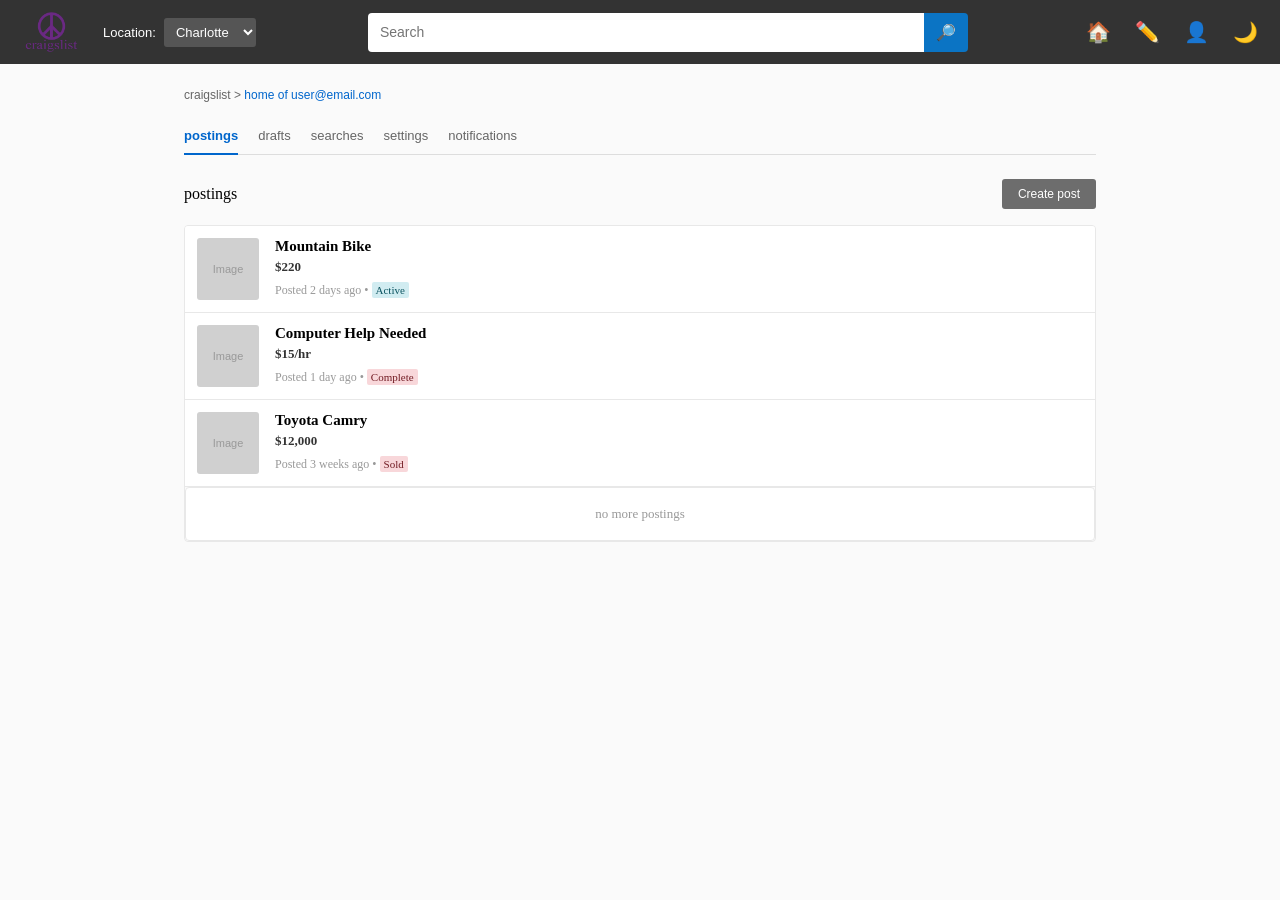
==== commit 0d3199ed: "Merge main branch into Will-Work, keeping Will-Work changes" ====
--- a/account.html
+++ b/account.html
@@ -18,19 +18,19 @@
     </div>
 
     <!-- Tab Navigation -->
-    <div class="tabs">
-      <a href="#postings" class="tab active">postings</a>
-      <a href="#drafts" class="tab">drafts</a>
-      <a href="#searches" class="tab">searches</a>
-      <a href="#settings" class="tab">settings</a>
-      <a href="#notifications" class="tab">notifications</a>
+    <div class="tabs" id="tabNav">
+      <button class="tab active" data-tab="postings">postings</button>
+      <button class="tab" data-tab="drafts">drafts</button>
+      <button class="tab" data-tab="searches">searches</button>
+      <button class="tab" data-tab="settings">settings</button>
+      <button class="tab" data-tab="notifications">notifications</button>
     </div>
 
     <!-- Postings Section -->
     <div class="section" id="postings">
       <div class="section-header">
         <h2>postings</h2>
-        <button class="create-post-btn">Create post</button>
+        <button class="create-post-btn" onclick="window.location.href='new_post.html'">Create post</button>
       </div>
       <div class="listings-list">
         <div class="listing-item">
@@ -38,7 +38,7 @@
           <div class="listing-info">
             <h3>Mountain Bike</h3>
             <p class="price">$220</p>
-            <p class="listing-meta">Posted 2 days ago • <span class="status">Active</span></p>
+            <p class="listing-meta">Posted 2 days ago • <span class="status" style="background: #d1ecf1; color: #0c5460;">Active</span></p>
           </div>
         </div>
         <div class="listing-item">
@@ -46,47 +46,330 @@
           <div class="listing-info">
             <h3>Computer Help Needed</h3>
             <p class="price">$15/hr</p>
-            <p class="listing-meta">Posted 1 day ago • <span class="status">Active</span></p>
+            <p class="listing-meta">Posted 1 day ago • <span class="status" style="background: #f8d7da; color: #721c24;">Complete</span></p>
+          </div>
+        </div>
+        <div class="listing-item">
+          <div class="listing-image">Image</div>
+          <div class="listing-info">
+            <h3>Toyota Camry</h3>
+            <p class="price">$12,000</p>
+            <p class="listing-meta">Posted 3 weeks ago • <span class="status" style="background: #f8d7da; color: #721c24;">Sold</span></p>
           </div>
         </div>
         <p class="empty-state">no more postings</p>
       </div>
     </div>
 
-    <!-- Drafts Section (Hidden by default) -->
+    <!-- Drafts Section -->
     <div class="section" id="drafts" style="display: none;">
       <div class="section-header">
         <h2>drafts</h2>
-        <a href="#" class="make-new-post">make new post</a>
-      </div>
-      <p class="empty-state">no drafts</p>
-    </div>
-
-    <!-- Searches Section (Hidden by default) -->
+        <button class="create-post-btn" onclick="window.location.href='new_post.html'">New Draft</button>
+      </div>
+      <div class="listings-list">
+        <div class="listing-item">
+          <div class="listing-image">Image</div>
+          <div class="listing-info">
+            <h3>Vintage Desk</h3>
+            <p class="price">$150</p>
+            <p class="listing-meta">Saved 5 days ago • <span class="status" style="background: #fff3cd; color: #856404;">Draft</span></p>
+          </div>
+        </div>
+      </div>
+      <p class="empty-state">no more drafts</p>
+    </div>
+
+    <!-- Searches Section -->
     <div class="section" id="searches" style="display: none;">
-      <h2>searches</h2>
-      <p class="empty-state">no searches</p>
-    </div>
-
-    <!-- Settings Section (Hidden by default) -->
+      <h2>saved searches</h2>
+      <div class="listings-list">
+        <div class="recent-item">
+          <div class="recent-image">Image</div>
+          <div class="recent-details">
+            <h3>Bikes under $300</h3>
+            <p>Category: For Sale • Price: $0 - $300</p>
+          </div>
+          <div class="recent-description">
+            <p>Saved 10 days ago</p>
+          </div>
+          <div class="recent-user">
+            <button class="search-delete-btn" title="Delete" style="background: none; border: none; color: #999; font-size: 16px; cursor: pointer; padding: 0;">✕</button>
+          </div>
+        </div>
+
+        <div class="recent-item">
+          <div class="recent-image">Image</div>
+          <div class="recent-details">
+            <h3>Computer Services</h3>
+            <p>Category: Services • Location: Charlotte</p>
+          </div>
+          <div class="recent-description">
+            <p>Saved 7 days ago</p>
+          </div>
+          <div class="recent-user">
+            <button class="search-delete-btn" title="Delete" style="background: none; border: none; color: #999; font-size: 16px; cursor: pointer; padding: 0;">✕</button>
+          </div>
+        </div>
+      </div>
+      <p class="empty-state">no saved searches</p>
+    </div>
+
+    <!-- Settings Section -->
     <div class="section" id="settings" style="display: none;">
-      <h2>settings</h2>
+      <h2>account settings</h2>
       <div class="settings-list">
         <a href="#" class="settings-item">account preferences</a>
         <a href="#" class="settings-item">email preferences</a>
         <a href="#" class="settings-item">change password</a>
         <a href="#" class="settings-item">phone settings</a>
-      </div>
-    </div>
-
-    <!-- Notifications Section (Hidden by default) -->
+        <a href="#" class="settings-item">block users</a>
+        <a href="#" class="settings-item">privacy settings</a>
+      </div>
+    </div>
+
+    <!-- Notifications Section -->
     <div class="section" id="notifications" style="display: none;">
       <h2>notifications</h2>
+      <div class="notification-list">
+        <div class="notification-item">
+          <div class="notification-content">
+            <h3>New message from BestUser11</h3>
+            <p>Interested in the Mountain Bike</p>
+            <p class="notification-time">2 hours ago</p>
+          </div>
+          <button class="notification-dismiss-btn" title="Dismiss">✕</button>
+        </div>
+        <div class="notification-item">
+          <div class="notification-content">
+            <h3>Your listing has expired</h3>
+            <p>Mountain Bike has not been renewed</p>
+            <p class="notification-time">1 day ago</p>
+          </div>
+          <button class="notification-dismiss-btn" title="Dismiss">✕</button>
+        </div>
+        <div class="notification-item">
+          <div class="notification-content">
+            <h3>Account verified</h3>
+            <p>Your email has been successfully verified</p>
+            <p class="notification-time">3 days ago</p>
+          </div>
+          <button class="notification-dismiss-btn" title="Dismiss">✕</button>
+        </div>
+      </div>
       <p class="empty-state">no new notifications</p>
     </div>
   </main>
     <div id="loading-spinner"></div>
 
-    <script src="script.js"></script>
+  <script>
+    // Tab functionality with loading skeleton
+    const tabs = document.querySelectorAll('.tab');
+    const sections = document.querySelectorAll('.section');
+
+    tabs.forEach(tab => {
+      tab.addEventListener('click', function() {
+        const tabName = this.getAttribute('data-tab');
+        const targetSection = document.getElementById(tabName);
+        
+        // Remove active class from all tabs
+        tabs.forEach(t => t.classList.remove('active'));
+        // Hide all sections
+        sections.forEach(s => s.style.display = 'none');
+        
+        // Add active class to clicked tab
+        this.classList.add('active');
+        
+        // Create skeleton loader
+        const skeletonLoader = document.createElement('div');
+        skeletonLoader.className = 'skeleton-loader';
+        for (let i = 0; i < 3; i++) {
+          const skeletonCard = document.createElement('div');
+          skeletonCard.className = 'skeleton-card';
+          skeletonCard.innerHTML = `
+            <div class="skeleton-image"></div>
+            <div style="flex: 1;">
+              <div class="skeleton-text title"></div>
+              <div class="skeleton-text"></div>
+              <div class="skeleton-text subtitle"></div>
+            </div>
+          `;
+          skeletonLoader.appendChild(skeletonCard);
+        }
+        
+        // Show skeleton temporarily
+        targetSection.innerHTML = '';
+        targetSection.appendChild(skeletonLoader);
+        targetSection.style.display = 'block';
+        
+        // Simulate loading and show real content after 600ms
+        setTimeout(function() {
+          // Reload the section content by recreating it
+          location.hash = '#' + tabName; // This helps with navigation
+          targetSection.style.display = 'block';
+          // Re-fetch content (in a real app, this would be an API call)
+          refreshTabContent(tabName);
+        }, 600);
+      });
+    });
+
+    // Function to refresh tab content
+    function refreshTabContent(tabName) {
+      const targetSection = document.getElementById(tabName);
+      
+      // Store original HTML for each section
+      const originalContent = {
+        'postings': `
+          <div class="section-header">
+            <h2>postings</h2>
+            <button class="create-post-btn" onclick="window.location.href='new_post.html'">Create post</button>
+          </div>
+          <div class="listings-list">
+            <div class="listing-item">
+              <div class="listing-image">Image</div>
+              <div class="listing-info">
+                <h3>Mountain Bike</h3>
+                <p class="price">$220</p>
+                <p class="listing-meta">Posted 2 days ago • <span class="status" style="background: #d1ecf1; color: #0c5460;">Active</span></p>
+              </div>
+            </div>
+            <div class="listing-item">
+              <div class="listing-image">Image</div>
+              <div class="listing-info">
+                <h3>Computer Help Needed</h3>
+                <p class="price">$15/hr</p>
+                <p class="listing-meta">Posted 1 day ago • <span class="status" style="background: #f8d7da; color: #721c24;">Complete</span></p>
+              </div>
+            </div>
+            <div class="listing-item">
+              <div class="listing-image">Image</div>
+              <div class="listing-info">
+                <h3>Toyota Camry</h3>
+                <p class="price">$12,000</p>
+                <p class="listing-meta">Posted 3 weeks ago • <span class="status" style="background: #f8d7da; color: #721c24;">Sold</span></p>
+              </div>
+            </div>
+            <p class="empty-state">no more postings</p>
+          </div>
+        `,
+        'drafts': `
+          <div class="section-header">
+            <h2>drafts</h2>
+            <button class="create-post-btn" onclick="window.location.href='new_post.html'">New Draft</button>
+          </div>
+          <div class="listings-list">
+            <div class="listing-item">
+              <div class="listing-image">Image</div>
+              <div class="listing-info">
+                <h3>Vintage Desk</h3>
+                <p class="price">$150</p>
+                <p class="listing-meta">Draft</p>
+              </div>
+            </div>
+            <p class="empty-state">no more drafts</p>
+          </div>
+        `,
+        'searches': `
+          <div class="section-header">
+            <h2>saved searches</h2>
+          </div>
+          <div class="listings-list">
+            <a href="search.html?q=bikes" class="recent-item search-item" style="display: grid;">
+              <div class="recent-image">Image</div>
+              <div style="flex: 1;">
+                <h3>Bikes under $300</h3>
+                <p style="color: #999; font-size: 12px;">2 results</p>
+              </div>
+              <button class="search-delete-btn" onclick="this.closest('.search-item').remove(); return false;">Delete</button>
+            </a>
+            <a href="search.html?q=services" class="recent-item search-item" style="display: grid;">
+              <div class="recent-image">Image</div>
+              <div style="flex: 1;">
+                <h3>Computer Services</h3>
+                <p style="color: #999; font-size: 12px;">1 result</p>
+              </div>
+              <button class="search-delete-btn" onclick="this.closest('.search-item').remove(); return false;">Delete</button>
+            </a>
+          </div>
+        `,
+        'settings': `
+          <div class="section-header">
+            <h2>account settings</h2>
+          </div>
+          <div class="settings-list">
+            <a href="#" class="settings-link">Email & Communications</a>
+            <a href="#" class="settings-link">Privacy</a>
+            <a href="#" class="settings-link">Safety</a>
+            <a href="#" class="settings-link">Account</a>
+            <a href="#" class="settings-link">Billing</a>
+            <a href="#" class="settings-link">Sign Out</a>
+          </div>
+        `,
+        'notifications': `
+          <div class="section-header">
+            <h2>notifications</h2>
+          </div>
+          <div class="notifications-list">
+            <div class="notification-item">
+              <div class="notification-content">
+                <p><strong>Your post "Mountain Bike" has been flagged</strong></p>
+                <p style="font-size: 12px; color: #999;">2 hours ago</p>
+              </div>
+              <button class="notification-dismiss-btn">Dismiss</button>
+            </div>
+            <div class="notification-item">
+              <div class="notification-content">
+                <p><strong>Someone viewed your posting</strong></p>
+                <p style="font-size: 12px; color: #999;">4 hours ago</p>
+              </div>
+              <button class="notification-dismiss-btn">Dismiss</button>
+            </div>
+            <div class="notification-item">
+              <div class="notification-content">
+                <p><strong>New reply to your search alert</strong></p>
+                <p style="font-size: 12px; color: #999;">1 day ago</p>
+              </div>
+              <button class="notification-dismiss-btn">Dismiss</button>
+            </div>
+            <p class="empty-state">no new notifications</p>
+          </div>
+        `
+      };
+      
+      targetSection.innerHTML = originalContent[tabName];
+      
+      // Re-attach event listeners to new content
+      const dismissButtons = targetSection.querySelectorAll('.notification-dismiss-btn');
+      dismissButtons.forEach(btn => {
+        btn.addEventListener('click', function() {
+          this.closest('.notification-item').remove();
+        });
+      });
+      
+      const deleteButtons = targetSection.querySelectorAll('.search-delete-btn');
+      deleteButtons.forEach(btn => {
+        btn.addEventListener('click', function() {
+          this.closest('.search-item').remove();
+        });
+      });
+    }
+
+    // Notification dismiss functionality
+    const dismissButtons = document.querySelectorAll('.notification-dismiss-btn');
+    dismissButtons.forEach(btn => {
+      btn.addEventListener('click', function() {
+        this.closest('.notification-item').remove();
+      });
+    });
+
+    // Search delete functionality
+    const deleteButtons = document.querySelectorAll('.search-delete-btn');
+    deleteButtons.forEach(btn => {
+      btn.addEventListener('click', function() {
+        this.closest('.search-item').remove();
+      });
+    });
+  </script>
+
 </body>
 </html>
--- a/styles.css
+++ b/styles.css
@@ -63,6 +63,7 @@
   background: #333;
   color: white;
   gap: 20px;
+  position: relative;
 }
 
 .topbar-left {
@@ -114,6 +115,7 @@
   display: flex;
   width: 100%;
   gap: 0;
+  position: relative;
 }
 
 .topbar-center input {
@@ -133,6 +135,22 @@
   border-radius: 0 4px 4px 0;
   cursor: pointer;
   font-size: 16px;
+  transition: all 0.2s ease;
+}
+
+.topbar-center button:hover {
+  background: #0a63ad;
+}
+
+.topbar-center button:active {
+  background: #084d8a;
+  transform: scale(0.98);
+  transition: all 0.1s ease;
+}
+
+.topbar-center button:focus {
+  outline: 2px solid #fff;
+  outline-offset: 2px;
 }
 
 .topbar-right {
@@ -151,7 +169,7 @@
   cursor: pointer;
   padding: 6px;
   border-radius: 4px;
-  transition: 0.2s;
+  transition: all 0.2s ease;
   display: flex;
   align-items: center;
   justify-content: center;
@@ -161,6 +179,119 @@
 .topbar-right button:hover {
   background: #555;
   color: white;
+  transform: scale(1.1);
+}
+
+.topbar-right a:active,
+.topbar-right button:active {
+  background: #444;
+  color: white;
+  transform: scale(0.95);
+  transition: all 0.1s ease;
+}
+
+.topbar-right a:focus,
+.topbar-right button:focus {
+  outline: 2px solid #fff;
+  outline-offset: -4px;
+}
+
+/* MOBILE MENU */
+.mobile-menu-toggle {
+  display: none;
+  background: none;
+  border: none;
+  color: #ccc;
+  font-size: 24px;
+  cursor: pointer;
+  padding: 8px;
+  transition: all 0.2s ease;
+}
+
+.mobile-menu-toggle:hover {
+  color: white;
+}
+
+.mobile-menu-toggle.active {
+  color: white;
+  background: #555;
+}
+
+.mobile-menu {
+  display: none;
+  position: absolute;
+  top: 100%;
+  left: 0;
+  right: 0;
+  background: #2a2a2a;
+  border-top: 1px solid #444;
+  padding: 12px;
+  flex-direction: column;
+  gap: 12px;
+  z-index: 1000;
+}
+
+.mobile-menu.active {
+  display: flex;
+}
+
+.mobile-menu-location {
+  display: flex;
+  flex-direction: column;
+  gap: 6px;
+  border-bottom: 1px solid #444;
+  padding-bottom: 12px;
+}
+
+.mobile-menu-location label {
+  font-size: 13px;
+  color: #ccc;
+  font-weight: bold;
+}
+
+.mobile-menu-location select {
+  padding: 8px;
+  border-radius: 3px;
+  border: none;
+  background: #555;
+  color: white;
+  cursor: pointer;
+  font-size: 13px;
+}
+
+.mobile-menu-nav {
+  display: flex;
+  flex-direction: column;
+  gap: 8px;
+}
+
+.mobile-menu-nav a,
+.mobile-menu-nav button {
+  padding: 10px 12px;
+  color: #ccc;
+  text-decoration: none;
+  display: block;
+  border: none;
+  background: none;
+  cursor: pointer;
+  font-size: 13px;
+  text-align: left;
+  border-radius: 4px;
+  font-family: Arial, sans-serif;
+  transition: all 0.2s ease;
+}
+
+.mobile-menu-nav a:hover,
+.mobile-menu-nav button:hover {
+  background: #555;
+  color: white;
+}
+
+.mobile-menu-nav a:active,
+.mobile-menu-nav button:active {
+  background: #444;
+  transform: scale(0.98);
+  transition: all 0.1s ease;
 }
 
 /* CONTENT */
@@ -188,12 +319,28 @@
   font-size: 16px;
   font-weight: bold;
   text-align: center;
-  transition: 0.2s;
+  transition: all 0.2s ease;
   font-family: Arial, sans-serif;
 }
 
 .category-card:hover {
   background: #707070;
+  transform: scale(1.02);
+}
+
+.category-card:active {
+  background: #5a5a5a;
+  transform: scale(0.98);
+  transition: all 0.1s ease;
+}
+
+.category-card:focus {
+  outline: 3px solid #0b74c4;
+  outline-offset: 2px;
+}
+
+.hover-bulge:hover {
+  box-shadow: 0 8px 16px rgba(0, 0, 0, 0.15);
 }
 
 /* Recent Activity */
@@ -229,7 +376,7 @@
   color: inherit;
   align-items: center;
   background: white;
-  transition: 0.2s;
+  transition: all 0.2s ease;
 }
 
 .recent-item:last-child {
@@ -238,6 +385,19 @@
 
 .recent-item:hover {
   background: #f9f9f9;
+  transform: translateX(4px);
+}
+
+.recent-item:active {
+  background: #f0f0f0;
+  transform: translateX(2px) scale(0.99);
+  transition: all 0.1s ease;
+}
+
+.recent-item:focus {
+  outline: 2px solid #0b74c4;
+  outline-offset: -2px;
+  background: #f0f0f0;
 }
 
 .recent-image {
@@ -311,21 +471,31 @@
 }
 
 .tab {
-  padding: 8px 0;
+  padding: 10px 0;
   font-size: 13px;
-  color: #0066cc;
-  cursor: pointer;
+  color: #666;
+  cursor: pointer;
+  background: none;
+  border: none;
   border-bottom: 2px solid transparent;
   margin-bottom: -1px;
+  transition: all 0.2s ease;
+  font-weight: normal;
 }
 
 .tab:hover {
+  color: #333;
   border-bottom-color: #ccc;
 }
 
 .tab.active {
+  color: #0066cc;
   border-bottom-color: #0066cc;
   font-weight: bold;
+}
+
+.tab:active {
+  transform: scale(0.98);
 }
 
 /* Section */
@@ -358,6 +528,23 @@
   font-size: 12px;
   cursor: pointer;
   font-family: Arial, sans-serif;
+  transition: all 0.2s ease;
+}
+
+.create-post-btn:hover {
+  background: #5a5a5a;
+  transform: scale(1.05);
+}
+
+.create-post-btn:active {
+  background: #4d4d4d;
+  transform: scale(0.98);
+  transition: all 0.1s ease;
+}
+
+.create-post-btn:focus {
+  outline: 2px solid #0b74c4;
+  outline-offset: 2px;
 }
 
 /* NEW POST FILE */
@@ -426,15 +613,24 @@
   color: white;
   font-size: 16px;
   cursor: pointer;
-  transition: background 0.2s ease, transform 0.1s ease;
+  transition: all 0.2s ease;
 }
 
 .submit-btn:hover {
   background: #095fa3;
+  transform: scale(1.02);
 }
 
 .submit-btn:active {
+  background: #084d8a;
   transform: scale(0.98);
+  transition: all 0.1s ease;
+}
+
+.submit-btn:focus {
+  outline: 2px solid #fff;
+  outline-offset: 2px;
+  box-shadow: 0 0 0 3px #0b74c4;
 }
 
 /* Listings List */
@@ -533,8 +729,455 @@
   text-decoration: underline;
 }
 
+/* SEARCH LIST */
+.search-list {
+  display: flex;
+  flex-direction: column;
+  gap: 12px;
+  margin-bottom: 16px;
+}
+
+.search-item {
+  padding: 12px 16px;
+  background: white;
+  border: 1px solid #e8e8e8;
+  border-radius: 4px;
+  display: flex;
+  justify-content: space-between;
+  align-items: center;
+  transition: all 0.2s ease;
+}
+
+.search-item:hover {
+  background: #f9f9f9;
+  border-color: #999;
+}
+
+.search-item:active {
+  background: #f0f0f0;
+  transform: scale(0.99);
+}
+
+.search-info h3 {
+  margin: 0 0 4px 0;
+  font-size: 14px;
+  font-weight: bold;
+}
+
+.search-info p {
+  margin: 0;
+  font-size: 12px;
+  color: #666;
+}
+
+.search-meta {
+  font-size: 11px;
+  color: #999;
+  margin-top: 4px;
+}
+
+.search-delete-btn {
+  background: none;
+  border: none;
+  color: #999;
+  font-size: 18px;
+  cursor: pointer;
+  padding: 4px 8px;
+  border-radius: 4px;
+  transition: all 0.2s ease;
+  flex-shrink: 0;
+}
+
+.search-delete-btn:hover {
+  background: #f0f0f0;
+  color: #333;
+}
+
+.search-delete-btn:active {
+  background: #e0e0e0;
+  transform: scale(0.9);
+}
+
+/* NOTIFICATION LIST */
+.notification-list {
+  display: flex;
+  flex-direction: column;
+  gap: 12px;
+  margin-bottom: 16px;
+}
+
+.notification-item {
+  padding: 12px 16px;
+  background: white;
+  border: 1px solid #e8e8e8;
+  border-radius: 4px;
+  display: flex;
+  justify-content: space-between;
+  align-items: flex-start;
+  transition: all 0.2s ease;
+}
+
+.notification-item:hover {
+  background: #f9f9f9;
+  border-color: #999;
+}
+
+.notification-item:active {
+  background: #f0f0f0;
+  transform: scale(0.99);
+}
+
+.notification-content h3 {
+  margin: 0 0 4px 0;
+  font-size: 13px;
+  font-weight: bold;
+}
+
+.notification-content p {
+  margin: 0;
+  font-size: 12px;
+  color: #666;
+}
+
+.notification-time {
+  font-size: 11px;
+  color: #999;
+  margin-top: 4px;
+}
+
+.notification-dismiss-btn {
+  background: none;
+  border: none;
+  color: #999;
+  font-size: 16px;
+  cursor: pointer;
+  padding: 4px 8px;
+  border-radius: 4px;
+  transition: all 0.2s ease;
+  flex-shrink: 0;
+}
+
+.notification-dismiss-btn:hover {
+  background: #f0f0f0;
+  color: #333;
+}
+
+.notification-dismiss-btn:active {
+  background: #e0e0e0;
+  transform: scale(0.9);
+}
+
+/* SEARCH PAGE */
+.search-page-container {
+  display: flex;
+  max-width: 1200px;
+  margin: 0 auto;
+  gap: 20px;
+  padding: 20px;
+  position: relative;
+}
+
+.mobile-filter-toggle {
+  display: none;
+  position: absolute;
+  top: 0;
+  left: 0;
+}
+
+.search-filters {
+  width: 200px;
+  background: #d0d0d0;
+  padding: 16px;
+  border-radius: 4px;
+  height: fit-content;
+  flex-shrink: 0;
+}
+
+.search-filters h3 {
+  margin: 0 0 16px 0;
+  font-size: 14px;
+  font-weight: bold;
+}
+
+.filter-group {
+  margin-bottom: 16px;
+  display: flex;
+  flex-direction: column;
+  gap: 6px;
+}
+
+.filter-group label {
+  font-size: 13px;
+  font-weight: bold;
+  color: #333;
+}
+
+.checkbox-label {
+  display: flex;
+  align-items: center;
+  gap: 8px;
+  font-weight: normal;
+  cursor: pointer;
+}
+
+.filter-checkbox {
+  width: 16px;
+  height: 16px;
+  cursor: pointer;
+  margin: 0;
+}
+
+.filter-select,
+.filter-input {
+  padding: 8px;
+  border: 1px solid #999;
+  border-radius: 3px;
+  font-size: 12px;
+  background: white;
+  color: #333;
+}
+
+.filter-select {
+  cursor: pointer;
+}
+
+.filter-input {
+  padding: 6px 8px;
+}
+
+.filter-label {
+  font-size: 12px;
+  color: #333;
+  display: inline;
+  margin-left: 4px;
+}
+
+.apply-filters-btn {
+  width: 100%;
+  padding: 8px;
+  background: #6D6D6D;
+  color: white;
+  border: none;
+  border-radius: 3px;
+  cursor: pointer;
+  font-size: 12px;
+  font-weight: bold;
+  transition: all 0.2s ease;
+}
+
+.apply-filters-btn:hover {
+  background: #5a5a5a;
+  transform: scale(1.02);
+}
+
+.apply-filters-btn:active {
+  background: #4d4d4d;
+  transform: scale(0.98);
+  transition: all 0.1s ease;
+}
+
+.search-content {
+  flex: 1;
+}
+
+.search-header {
+  display: flex;
+  justify-content: space-between;
+  align-items: center;
+  margin-bottom: 20px;
+}
+
+.search-header h2 {
+  margin: 0;
+  font-size: 18px;
+  font-weight: bold;
+}
+
+.results-count {
+  font-size: 13px;
+  color: #666;
+}
+
+.search-results-list {
+  display: flex;
+  flex-direction: column;
+  border: 1px solid #ddd;
+  border-radius: 4px;
+  overflow: hidden;
+  background: white;
+  margin-bottom: 20px;
+}
+
+.search-result-item {
+  display: grid;
+  grid-template-columns: 70px 1fr 2fr 100px;
+  gap: 16px;
+  padding: 12px 16px;
+  border-bottom: 1px solid #e8e8e8;
+  text-decoration: none;
+  color: inherit;
+  align-items: center;
+  background: white;
+  transition: all 0.2s ease;
+}
+
+.search-result-item:last-child {
+  border-bottom: none;
+}
+
+.search-result-item:hover {
+  background: #f9f9f9;
+  transform: translateX(4px);
+}
+
+.search-result-item:active {
+  background: #f0f0f0;
+  transform: translateX(2px) scale(0.99);
+  transition: all 0.1s ease;
+}
+
+.search-result-item:focus {
+  outline: 2px solid #0b74c4;
+  outline-offset: -2px;
+  background: #f0f0f0;
+}
+
+.result-image {
+  width: 62px;
+  height: 62px;
+  background: #ddd;
+  border-radius: 3px;
+  display: flex;
+  align-items: center;
+  justify-content: center;
+  color: #999;
+  font-size: 11px;
+  flex-shrink: 0;
+}
+
+.result-details h3 {
+  margin: 0 0 4px 0;
+  font-size: 14px;
+  font-weight: bold;
+}
+
+.result-details p {
+  margin: 0;
+  font-size: 12px;
+  color: #666;
+}
+
+.result-price {
+  font-weight: bold;
+  font-size: 13px;
+  color: #333;
+}
+
+.result-time {
+  font-size: 11px;
+  color: #999;
+}
+
+.result-description {
+  overflow: hidden;
+  text-overflow: ellipsis;
+  white-space: nowrap;
+}
+
+.result-description p {
+  margin: 0;
+  font-size: 12px;
+  color: #666;
+}
+
+.result-user {
+  text-align: right;
+  display: flex;
+  flex-direction: column;
+  gap: 2px;
+}
+
+.result-user p {
+  margin: 0;
+  font-size: 11px;
+  color: #666;
+}
+
+.pagination {
+  display: flex;
+  justify-content: center;
+  gap: 4px;
+  margin: 20px 0;
+}
+
+.pagination-btn {
+  padding: 8px 12px;
+  border: 1px solid #ddd;
+  background: white;
+  color: #333;
+  cursor: pointer;
+  border-radius: 3px;
+  font-size: 12px;
+  transition: all 0.2s ease;
+}
+
+.pagination-btn:hover {
+  background: #f0f0f0;
+  border-color: #999;
+}
+
+.pagination-btn:active {
+  background: #e0e0e0;
+  transform: scale(0.95);
+  transition: all 0.1s ease;
+}
+
+.pagination-btn.active {
+  background: #0b74c4;
+  color: white;
+  border-color: #0b74c4;
+}
+
+.no-results-message {
+  text-align: center;
+  padding: 40px;
+  color: #999;
+  font-size: 14px;
+  background: white;
+  border: 1px solid #ddd;
+  border-radius: 4px;
+}
+
 /* MOBILE RESPONSIVE */
 @media (max-width: 768px) {
+  .header {
+    gap: 8px;
+    flex-wrap: nowrap;
+  }
+
+  .topbar-left {
+    order: 1;
+  }
+
+  .topbar-center {
+    max-width: 100%;
+    flex: 1;
+    order: 2;
+  }
+
+  .location-box {
+    display: none;
+  }
+
+  .topbar-right {
+    display: none;
+  }
+
+  .mobile-menu-toggle {
+    display: block;
+    order: 3;
+  }
+
   .category-grid {
     grid-template-columns: repeat(2, 1fr);
     gap: 12px;
@@ -552,8 +1195,66 @@
     display: none;
   }
 
+  .search-page-container {
+    flex-direction: column;
+  }
+
+  .mobile-filter-toggle {
+    display: block;
+    background: #6D6D6D;
+    color: white;
+    border: none;
+    padding: 12px 16px;
+    border-radius: 4px;
+    cursor: pointer;
+    font-size: 14px;
+    font-weight: bold;
+    width: 100%;
+    margin-bottom: 16px;
+    position: static;
+  }
+
+  .mobile-filter-toggle.active {
+    background: #5a5a5a;
+  }
+
+  .search-filters {
+    display: none;
+    width: 100%;
+    height: auto;
+    margin-bottom: 16px;
+  }
+
+  .search-filters.active {
+    display: block;
+  }
+
+  .search-result-item {
+    grid-template-columns: 1fr;
+    gap: 8px;
+    padding: 12px;
+  }
+
+  .result-image {
+    width: 100%;
+    height: auto;
+    display: none;
+  }
+
   .topbar-center {
-    display: none;
+    max-width: 100%;
+    flex: 1;
+    order: 3;
+  }
+
+  .topbar-center input {
+    padding: 8px 10px;
+    font-size: 13px;
+  }
+
+  .topbar-center button {
+    padding: 8px 10px;
+    font-size: 14px;
   }
 
   .header {
@@ -564,6 +1265,10 @@
 @media (max-width: 600px) {
   .content {
     padding: 12px;
+  }
+
+  .topbar-center input::placeholder {
+    font-size: 12px;
   }
 
   .category-grid {
@@ -616,10 +1321,6 @@
 
   .recent-details h3 {
     font-size: 13px;
-  }
-
-  .topbar-center {
-    display: none;
   }
 
   .topbar-right {
@@ -676,80 +1377,241 @@
   pointer-events: all;
 }
 
+/* HEADER SEARCH SPINNER */
+.header-loader {
+  display: block;
+  width: 18px;
+  height: 18px;
+  border: 2px solid #e0e0e0;
+  border-top: 2px solid #0b74c4;
+  border-radius: 50%;
+  animation: spin 0.8s linear infinite;
+  margin: 12px auto;
+}
+
+.header-loader.hidden {
+  display: none;
+}
+
 @keyframes spin {
+  from {
+    transform: rotate(0deg);
+  }
   to {
-    transform: translate(-50%, -50%) rotate(360deg);
-  }
-}
-
+    transform: rotate(360deg);
+  }
+}
+
+/* SEARCH SUGGESTIONS DROPDOWN */
 .search-suggestions {
+  display: none;
   position: absolute;
   top: 100%;
   left: 0;
-  width: 100%;
+  right: 0;
   background: white;
   border: 1px solid #ddd;
   border-top: none;
-  box-shadow: 0 4px 10px rgba(0, 0, 0, 0.08);
-  z-index: 20;
-  animation: fadeIn 0.2s ease;
-}
-
-.hidden {
-  display: none;
-}
-
-.topbar-center {
-  flex: 1;
-  display: flex;
-  max-width: 600px;
+  border-radius: 0 0 4px 4px;
+  max-height: 300px;
+  overflow-y: auto;
+  z-index: 1000;
+}
+
+.search-suggestions.active {
+  display: block;
+}
+
+.suggestion-item {
+  padding: 12px;
+  cursor: pointer;
+  color: #333;
+  border-bottom: 1px solid #f0f0f0;
+  transition: all 0.2s ease;
+  font-size: 13px;
+}
+
+.suggestion-item:last-child {
+  border-bottom: none;
+}
+
+.suggestion-item:hover {
+  background: #f9f9f9;
+  padding-left: 16px;
+}
+
+.suggestion-item:active {
+  background: #f0f0f0;
+}
+
+.suggestion-item.no-results {
+  cursor: default;
+  color: #999;
+  text-align: center;
+  padding: 16px 12px;
+}
+
+.suggestion-item.no-results:hover {
+  background: white;
+  padding-left: 12px;
+}
+
+/* LOADING STATES - SHIMMER ANIMATION */
+@keyframes shimmer {
+  0% {
+    background-position: -1000px 0;
+  }
+  100% {
+    background-position: 1000px 0;
+  }
+}
+
+/* SKELETON PLACEHOLDERS */
+.skeleton {
+  background: linear-gradient(90deg, #f0f0f0 25%, #e0e0e0 50%, #f0f0f0 75%);
+  background-size: 1000px 100%;
+  animation: shimmer 2s infinite;
+}
+
+.skeleton-card {
+  display: grid;
+  grid-template-columns: 70px 1fr;
+  gap: 12px;
+  padding: 12px;
+  background: white;
+  border-bottom: 1px solid #f0f0f0;
+  border-radius: 4px;
+}
+
+.skeleton-image {
+  width: 70px;
+  height: 70px;
+  border-radius: 4px;
+  background: linear-gradient(90deg, #f0f0f0 25%, #e0e0e0 50%, #f0f0f0 75%);
+  background-size: 1000px 100%;
+  animation: shimmer 2s infinite;
+}
+
+.skeleton-text {
+  background: linear-gradient(90deg, #f0f0f0 25%, #e0e0e0 50%, #f0f0f0 75%);
+  background-size: 1000px 100%;
+  animation: shimmer 2s infinite;
+  height: 12px;
+  border-radius: 4px;
+  margin-bottom: 8px;
+}
+
+.skeleton-text.title {
+  height: 16px;
+  width: 60%;
+  margin-bottom: 10px;
+}
+
+.skeleton-text.subtitle {
+  height: 12px;
+  width: 40%;
+  margin-bottom: 8px;
+}
+
+/* SKELETON LOADER CONTAINER */
+.skeleton-loader {
+  display: flex;
+  flex-direction: column;
+  gap: 12px;
+  padding: 12px;
+}
+
+/* PAGE LOADING OVERLAY */
+.loading-overlay {
+  position: fixed;
+  top: 0;
+  left: 0;
+  right: 0;
+  bottom: 0;
+  background: rgba(255, 255, 255, 0.7);
+  display: flex;
+  justify-content: center;
+  align-items: center;
+  z-index: 2000;
+  opacity: 0;
+  pointer-events: none;
+  transition: opacity 0.3s ease;
+}
+
+.loading-overlay.active {
+  opacity: 1;
+  pointer-events: all;
+}
+
+.loading-overlay-content {
+  text-align: center;
+}
+
+.loading-overlay-spinner {
+  width: 40px;
+  height: 40px;
+  border: 4px solid #f0f0f0;
+  border-top: 4px solid #0b74c4;
+  border-radius: 50%;
+  animation: spin 0.8s linear infinite;
+  margin: 0 auto 12px;
+}
+
+.loading-overlay-text {
+  color: #666;
+  font-size: 14px;
+}
+
+/* BUTTON LOADING STATE */
+.btn-loading {
   position: relative;
-}
-
-.suggestion-item {
-  padding: 10px 12px;
-  cursor: pointer;
-  transition: background 0.2s ease;
-}
-
-.suggestion-item:hover {
-  background: #f3f3f3;
-}
-
-.search-results-message {
-  padding: 10px 16px;
-  font-size: 14px;
-  color: #444;
-}
-
-#no-results-message {
-  padding: 12px 16px;
-  color: #888;
-}
-
-.submit-btn:disabled {
-  opacity: 0.7;
-  cursor: not-allowed;
-}
-
-.recent-item {
-  transition: background 0.2s ease, transform 0.2s ease, opacity 0.25s ease;
-}
-
-.recent-item:hover {
-  transform: translateY(-2px);
-}
-
-@keyframes fadeIn {
-  from { opacity: 0; transform: translateY(-4px); }
-  to { opacity: 1; transform: translateY(0); }
-}
-
-.search-suggestions {
-  color: black;
-  min-height: 40px;
-}
-
-.suggestion-item {
-  color: black;
-}
+  color: transparent;
+  pointer-events: none;
+}
+
+.btn-loading::after {
+  content: '';
+  position: absolute;
+  width: 16px;
+  height: 16px;
+  top: 50%;
+  left: 50%;
+  margin-left: -8px;
+  margin-top: -8px;
+  border: 2px solid #f0f0f0;
+  border-top-color: white;
+  border-radius: 50%;
+  animation: spin 0.8s linear infinite;
+}
+
+/* FILTER LOADING OVERLAY */
+.filter-overlay {
+  position: absolute;
+  top: 0;
+  left: 0;
+  right: 0;
+  bottom: 0;
+  background: rgba(255, 255, 255, 0.8);
+  display: flex;
+  justify-content: center;
+  align-items: center;
+  z-index: 500;
+  opacity: 0;
+  pointer-events: none;
+  transition: opacity 0.3s ease;
+  border-radius: 4px;
+}
+
+.filter-overlay.active {
+  opacity: 1;
+  pointer-events: all;
+}
+
+.filter-loader {
+  width: 24px;
+  height: 24px;
+  border: 3px solid #f0f0f0;
+  border-top: 3px solid #0b74c4;
+  border-radius: 50%;
+  animation: spin 0.8s linear infinite;
+}
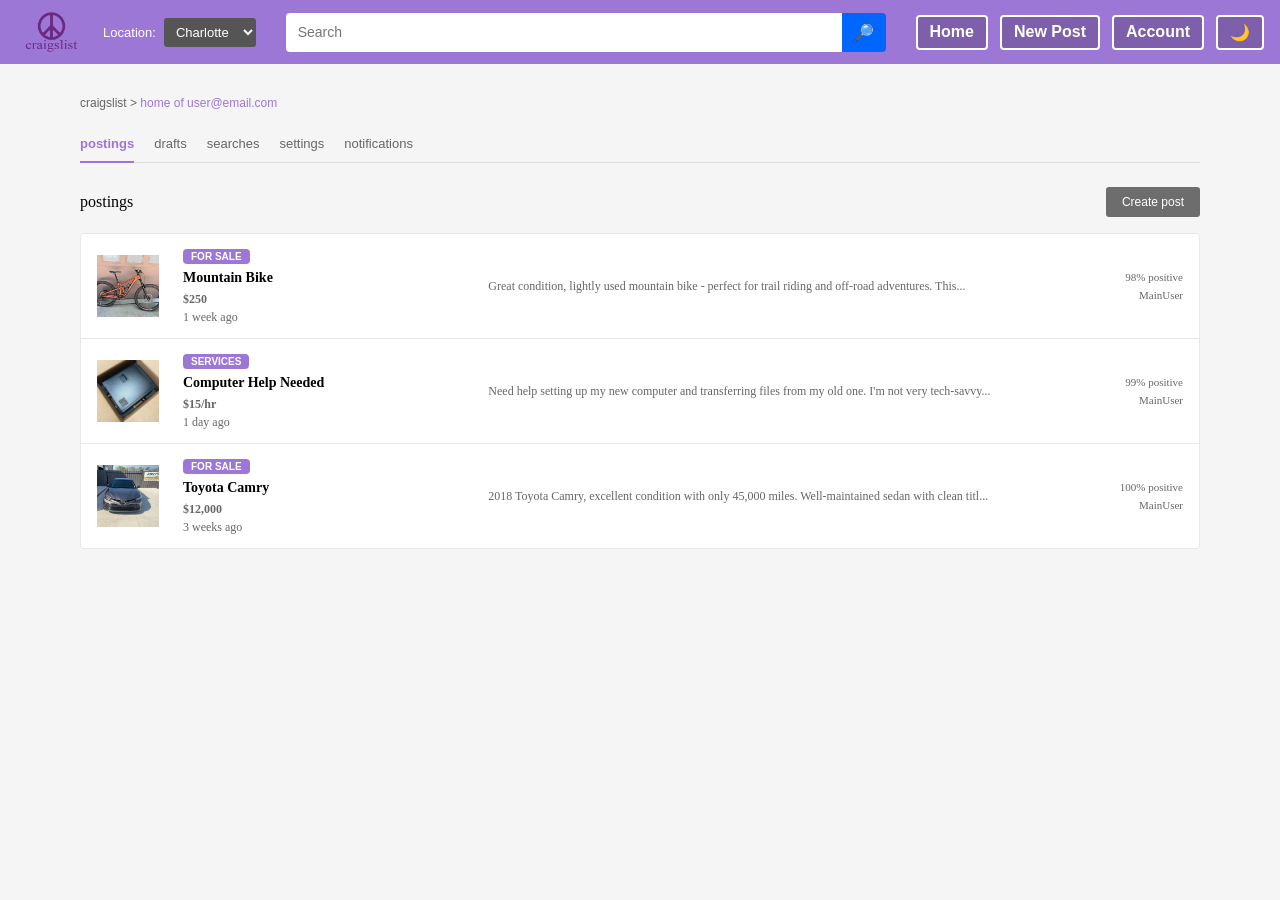
==== commit 14bfe4ea: "Changes actually this time" ====
--- a/account.html
+++ b/account.html
@@ -4,7 +4,15 @@
   <meta charset="UTF-8" />
   <meta name="viewport" content="width=device-width, initial-scale=1.0" />
   <title>My Account - Craigslist</title>
-  <link rel="stylesheet" href="styles.css" />
+  <script>
+    // Apply saved theme immediately to prevent flash
+    if (localStorage.getItem('theme') === 'darkmode.css') {
+      document.write('<link id="theme-style" rel="stylesheet" href="darkmode.css" />');
+    } else {
+      document.write('<link id="theme-style" rel="stylesheet" href="styles.css" />');
+    }
+  </script>
+  <script src="cards.js"></script>
 </head>
 
 <body>
@@ -32,31 +40,8 @@
         <h2>postings</h2>
         <button class="create-post-btn" onclick="window.location.href='new_post.html'">Create post</button>
       </div>
-      <div class="listings-list">
-        <div class="listing-item">
-          <div class="listing-image">Image</div>
-          <div class="listing-info">
-            <h3>Mountain Bike</h3>
-            <p class="price">$220</p>
-            <p class="listing-meta">Posted 2 days ago • <span class="status" style="background: #d1ecf1; color: #0c5460;">Active</span></p>
-          </div>
-        </div>
-        <div class="listing-item">
-          <div class="listing-image">Image</div>
-          <div class="listing-info">
-            <h3>Computer Help Needed</h3>
-            <p class="price">$15/hr</p>
-            <p class="listing-meta">Posted 1 day ago • <span class="status" style="background: #f8d7da; color: #721c24;">Complete</span></p>
-          </div>
-        </div>
-        <div class="listing-item">
-          <div class="listing-image">Image</div>
-          <div class="listing-info">
-            <h3>Toyota Camry</h3>
-            <p class="price">$12,000</p>
-            <p class="listing-meta">Posted 3 weeks ago • <span class="status" style="background: #f8d7da; color: #721c24;">Sold</span></p>
-          </div>
-        </div>
+      <div class="listings-list" id="postings-list">
+        <!-- MainUser's postings will be loaded here by JavaScript -->
         <p class="empty-state">no more postings</p>
       </div>
     </div>
@@ -67,13 +52,22 @@
         <h2>drafts</h2>
         <button class="create-post-btn" onclick="window.location.href='new_post.html'">New Draft</button>
       </div>
-      <div class="listings-list">
-        <div class="listing-item">
-          <div class="listing-image">Image</div>
-          <div class="listing-info">
+      <div class="listings-list" id="drafts-list">
+        <div class="search-result-item" style="cursor: default;">
+          <div class="result-image">
+            <div style="width: 100%; height: 100%; display: flex; align-items: center; justify-content: center; background-color: #e0e0e0; color: #666; font-weight: bold;">No Images</div>
+          </div>
+          <div class="result-details">
+            <span class="category-tag">for sale</span>
             <h3>Vintage Desk</h3>
-            <p class="price">$150</p>
-            <p class="listing-meta">Saved 5 days ago • <span class="status" style="background: #fff3cd; color: #856404;">Draft</span></p>
+            <p class="result-price">$150</p>
+            <p class="result-time">Saved 5 days ago</p>
+          </div>
+          <div class="result-description">
+            <p>Beautiful wooden desk with plenty of storage space...</p>
+          </div>
+          <div class="result-user">
+            <p><span class="status" style="background: #fff3cd; color: #856404; padding: 4px 8px; border-radius: 4px; font-size: 12px;">Draft</span></p>
           </div>
         </div>
       </div>
@@ -84,31 +78,37 @@
     <div class="section" id="searches" style="display: none;">
       <h2>saved searches</h2>
       <div class="listings-list">
-        <div class="recent-item">
-          <div class="recent-image">Image</div>
-          <div class="recent-details">
+        <div class="search-result-item" style="cursor: default;">
+          <div class="result-image">
+            <div style="width: 100%; height: 100%; display: flex; align-items: center; justify-content: center; background-color: #e0e0e0; color: #666; font-weight: bold;">📋</div>
+          </div>
+          <div class="result-details">
+            <span class="category-tag">for sale</span>
             <h3>Bikes under $300</h3>
+            <p class="result-time">Saved 10 days ago</p>
+          </div>
+          <div class="result-description">
             <p>Category: For Sale • Price: $0 - $300</p>
           </div>
-          <div class="recent-description">
-            <p>Saved 10 days ago</p>
-          </div>
-          <div class="recent-user">
-            <button class="search-delete-btn" title="Delete" style="background: none; border: none; color: #999; font-size: 16px; cursor: pointer; padding: 0;">✕</button>
-          </div>
-        </div>
-
-        <div class="recent-item">
-          <div class="recent-image">Image</div>
-          <div class="recent-details">
+          <div class="result-user">
+            <button class="search-delete-btn" title="Delete" style="background: none; border: none; color: #999; font-size: 18px; cursor: pointer; padding: 0; margin-top: 8px;">✕</button>
+          </div>
+        </div>
+
+        <div class="search-result-item" style="cursor: default;">
+          <div class="result-image">
+            <div style="width: 100%; height: 100%; display: flex; align-items: center; justify-content: center; background-color: #e0e0e0; color: #666; font-weight: bold;">🔧</div>
+          </div>
+          <div class="result-details">
+            <span class="category-tag">services</span>
             <h3>Computer Services</h3>
+            <p class="result-time">Saved 7 days ago</p>
+          </div>
+          <div class="result-description">
             <p>Category: Services • Location: Charlotte</p>
           </div>
-          <div class="recent-description">
-            <p>Saved 7 days ago</p>
-          </div>
-          <div class="recent-user">
-            <button class="search-delete-btn" title="Delete" style="background: none; border: none; color: #999; font-size: 16px; cursor: pointer; padding: 0;">✕</button>
+          <div class="result-user">
+            <button class="search-delete-btn" title="Delete" style="background: none; border: none; color: #999; font-size: 18px; cursor: pointer; padding: 0; margin-top: 8px;">✕</button>
           </div>
         </div>
       </div>
@@ -163,6 +163,24 @@
     <div id="loading-spinner"></div>
 
   <script>
+    // Load MainUser's postings from cards database
+    function loadUserPostings() {
+      if (typeof cardsDatabase === 'undefined') {
+        console.error('cardsDatabase not available');
+        return;
+      }
+
+      const postingsList = document.getElementById('postings-list');
+      const userPostings = cardsDatabase.getByCreator('MainUser');
+
+      if (userPostings.length > 0) {
+        postingsList.innerHTML = userPostings.map(card => cardsDatabase.createCardElement(card)).join('');
+      }
+    }
+
+    // Load postings on page load
+    loadUserPostings();
+
     // Tab functionality with loading skeleton
     const tabs = document.querySelectorAll('.tab');
     const sections = document.querySelectorAll('.section');
@@ -217,6 +235,21 @@
     function refreshTabContent(tabName) {
       const targetSection = document.getElementById(tabName);
       
+      // Special handling for postings - restore structure and reload
+      if (tabName === 'postings') {
+        targetSection.innerHTML = `
+          <div class="section-header">
+            <h2>postings</h2>
+            <button class="create-post-btn" onclick="window.location.href='new_post.html'">Create post</button>
+          </div>
+          <div class="listings-list" id="postings-list">
+            <p class="empty-state">no more postings</p>
+          </div>
+        `;
+        loadUserPostings();
+        return;
+      }
+      
       // Store original HTML for each section
       const originalContent = {
         'postings': `
--- a/darkmode.css
+++ b/darkmode.css
@@ -0,0 +1,2414 @@
+/*
+Dark Mode Theme - Complete stylesheet with dark colors
+*/
+* {
+  margin: 0;
+  padding: 0;
+  box-sizing: border-box;
+}
+
+html.theme-transitioning {
+  transition: background-color 0.3s ease, color 0.3s ease;
+  opacity: 0.7;
+}
+
+body {
+  font-family: Arial, sans-serif;
+  background-color: #1a1a1a;
+  color: #e0e0e0;
+}
+
+h1 {
+  color: #f0f0f0;
+}
+
+h2 {
+  color: #f0f0f0;
+}
+
+h3 {
+  color: #f0f0f0;
+}
+
+p {
+  color: #b0b0b0;
+}
+
+a {
+  color: #4da3ff;
+}
+
+a:hover {
+  text-decoration: underline;
+}
+
+/* HEADER */
+.header {
+  background: #2a1a3e;
+  color: #f0f0f0;
+}
+
+.location-box select {
+  background: #333;
+  color: #f0f0f0;
+}
+
+.topbar-center input {
+  background: #333;
+  color: #f0f0f0;
+  border-color: #444;
+}
+
+.topbar-center input::placeholder {
+  color: #999;
+}
+
+.topbar-center button {
+  background: #0b74c4;
+  border-color: #0b74c4;
+}
+
+.topbar-center button:hover {
+  background: #0a63ad;
+}
+
+.topbar-center button:active {
+  background: #084d8a;
+}
+
+.topbar-right a,
+.topbar-right button {
+  color: #f0f0f0;
+  background: rgba(0, 0, 0, 0.4);
+  border-color: #f0f0f0;
+}
+
+.topbar-right a:hover,
+.topbar-right button:hover {
+  background: #444;
+}
+
+.topbar-right a:active,
+.topbar-right button:active {
+  background: #555;
+}
+
+.mobile-menu-toggle {
+  color: #f0f0f0;
+}
+
+.mobile-menu-toggle:hover {
+  color: #fff;
+}
+
+.mobile-menu-toggle.active {
+  background: #444;
+}
+
+.mobile-menu {
+  background: #2a2a2a;
+  border-color: #444;
+}
+
+.mobile-menu-location label {
+  color: #f0f0f0;
+}
+
+.mobile-menu-location select {
+  background: #333;
+  color: #f0f0f0;
+}
+
+.mobile-menu-nav a,
+.mobile-menu-nav button {
+  color: #f0f0f0;
+}
+
+.mobile-menu-nav a:hover,
+.mobile-menu-nav button:hover {
+  background: #444;
+}
+
+/* CATEGORY GRID */
+.category-card {
+  background: #2a2a2a;
+  color: #f0f0f0;
+  padding: 80px 20px;
+  border-radius: 12px;
+  border: 2px solid #444;
+  font-size: 18px;
+  box-shadow: 0 2px 8px rgba(0, 0, 0, 0.3);
+}
+
+.category-card:hover {
+  background: #333;
+  border-color: #b295d4;
+  box-shadow: 0 8px 20px rgba(178, 149, 212, 0.15);
+  transform: scale(1.02) translateY(-4px);
+}
+
+/* Category Card Background Images on Hover */
+.category-card[data-category="forsale"]:hover {
+  background-image: url('images/forsale.JPG');
+  background-size: cover;
+  background-position: center;
+  color: white;
+  text-shadow: 2px 2px 4px rgba(0, 0, 0, 0.7);
+}
+
+.category-card[data-category="service"]:hover {
+  background-image: url('images/service.jpg');
+  background-size: cover;
+  background-position: center;
+  color: white;
+  text-shadow: 2px 2px 4px rgba(0, 0, 0, 0.7);
+}
+
+.category-card[data-category="discussion"]:hover {
+  background-image: url('images/discussion.jpg');
+  background-size: cover;
+  background-position: center;
+  color: white;
+  text-shadow: 2px 2px 4px rgba(0, 0, 0, 0.7);
+}
+
+.category-card[data-category="community"]:hover {
+  background-image: url('images/community.jpg');
+  background-size: cover;
+  background-position: center;
+  color: white;
+  text-shadow: 2px 2px 4px rgba(0, 0, 0, 0.7);
+}
+
+.category-card[data-category="housing"]:hover {
+  background-image: url('images/housing.jpg');
+  background-size: cover;
+  background-position: center;
+  color: white;
+  text-shadow: 2px 2px 4px rgba(0, 0, 0, 0.7);
+}
+
+.category-card[data-category="jobs"]:hover {
+  background-image: url('images/jobs.jpg');
+  background-size: cover;
+  background-position: center;
+  color: white;
+  text-shadow: 2px 2px 4px rgba(0, 0, 0, 0.7);
+}
+
+.category-card:active {
+  background: #151a2a;
+}
+
+.category-card:focus {
+  outline-color: #b295d4;
+}
+
+/* RECENT ACTIVITY */
+.recent-card {
+  background: #2a2a2a;
+  border: 1px solid #444;
+  border-radius: 12px;
+  padding: 0;
+  overflow: hidden;
+  box-shadow: 0 2px 12px rgba(0, 0, 0, 0.2);
+}
+
+.recent-card h2 {
+  background: #3a2a4e;
+  color: #f0f0f0;
+  padding: 16px 20px;
+  margin: 0;
+  font-size: 18px;
+  text-align: center;
+  font-weight: bold;
+}
+
+.recent-item {
+  background: #2a2a2a;
+  border-color: #444;
+  color: #e0e0e0;
+  padding: 16px 20px;
+}
+
+.recent-item:hover {
+  background: #333;
+  transform: translateX(4px) translateY(-1px);
+  box-shadow: 0 4px 12px rgba(178, 149, 212, 0.1);
+}
+
+.recent-item:active {
+  background: #3a3a3a;
+}
+
+.recent-item:focus {
+  outline-color: #b295d4;
+  background: #333;
+}
+
+.recent-image {
+  background: #444;
+  color: #999;
+}
+
+.recent-details p,
+.recent-description p,
+.recent-description {
+  color: #999;
+}
+
+.recent-user {
+  text-align: right;
+  font-size: 11px;
+  display: flex;
+  flex-direction: column;
+  align-items: flex-end;
+  gap: 2px;
+}
+
+.recent-user p {
+  color: #999;
+  margin: 0;
+}
+
+.empty-message {
+  color: #999;
+}
+
+/* Searches tab layout - more compact grid */
+#searches .recent-item {
+  grid-template-columns: 70px 1fr auto;
+}
+
+#searches .recent-details {
+  display: flex;
+  flex-direction: column;
+}
+
+#searches .recent-description {
+  display: none;
+}
+
+/* BREADCRUMB */
+.breadcrumb {
+  color: #999;
+}
+
+.breadcrumb a {
+  color: #b295d4;
+}
+
+/* TABS */
+.tabs {
+  border-color: #444;
+}
+
+.tab {
+  color: #999;
+}
+
+.tab:hover {
+  color: #e0e0e0;
+  border-color: #666;
+}
+
+.tab.active {
+  color: #b295d4;
+  border-color: #b295d4;
+}
+
+/* SECTION */
+.section-header h2 {
+  color: #f0f0f0;
+}
+
+.make-new-post {
+  color: #b295d4;
+}
+
+.create-post-btn {
+  background: #444;
+  color: #f0f0f0;
+}
+
+.create-post-btn:hover {
+  background: #555;
+}
+
+.create-post-btn:active {
+  background: #333;
+}
+
+.create-post-btn:focus {
+  outline-color: #b295d4;
+}
+
+/* POST CARD */
+.post-card {
+  background: #2a2a2a;
+  box-shadow: 0 4px 15px rgba(0, 0, 0, 0.5);
+}
+
+.post-card h1 {
+  color: #f0f0f0;
+}
+
+.post-form label {
+  color: #f0f0f0;
+}
+
+.post-form input,
+.post-form select,
+.post-form textarea {
+  background: #333;
+  color: #f0f0f0;
+  border-color: #444;
+}
+
+.post-form input:focus,
+.post-form select:focus,
+.post-form textarea:focus {
+  border-color: #b295d4;
+  box-shadow: 0 0 0 2px rgba(178, 149, 212, 0.2);
+}
+
+.form-helper {
+  color: #999;
+}
+
+.field-feedback {
+  color: #b0b0b0;
+}
+
+.feedback-error {
+  color: #ff6b6b;
+}
+
+.feedback-success {
+  color: #51cf66;
+}
+
+.post-form input.is-error,
+.post-form select.is-error,
+.post-form textarea.is-error {
+  border-color: #ff6b6b;
+  box-shadow: 0 0 0 2px rgba(255, 107, 107, 0.15);
+}
+
+.post-form input.is-success,
+.post-form select.is-success,
+.post-form textarea.is-success {
+  border-color: #51cf66;
+  box-shadow: 0 0 0 2px rgba(81, 207, 102, 0.15);
+}
+
+.form-status-error {
+  color: #ff6b6b;
+}
+
+.form-status-success {
+  color: #51cf66;
+}
+
+.submit-btn {
+  background: #b295d4;
+  color: #000;
+}
+
+.submit-btn:hover {
+  background: #c4a8e0;
+}
+
+.submit-btn:active {
+  background: #9b7cc0;
+}
+
+.submit-btn:focus {
+  box-shadow: 0 0 0 3px #b295d4;
+  outline-color: #f0f0f0;
+}
+
+/* LISTINGS LIST */
+.listings-list {
+  border-color: #444;
+  background: #2a2a2a;
+}
+
+.listing-item {
+  background: #2a2a2a;
+  border-color: #444;
+  color: #e0e0e0;
+}
+
+.listing-item:hover {
+  background: #333;
+}
+
+.listing-image {
+  background: #444;
+  color: #999;
+}
+
+.listing-info h3 {
+  color: #f0f0f0;
+}
+
+.price {
+  color: #f0f0f0;
+}
+
+.listing-meta {
+  color: #999;
+}
+
+.status {
+  background: #444;
+  color: #e0e0e0;
+}
+
+/* EMPTY STATE */
+.empty-state {
+  background: #2a2a2a;
+  border-color: #444;
+  color: #999;
+}
+
+/* SETTINGS LIST */
+.settings-item {
+  background: #2a2a2a;
+  border-color: #444;
+  color: #b295d4;
+}
+
+.settings-item:hover {
+  background: #333;
+}
+
+/* SEARCH LIST */
+.search-list {
+  color: #e0e0e0;
+}
+
+.search-item {
+  background: #2a2a2a;
+  border-color: #444;
+  color: #e0e0e0;
+}
+
+.search-item:hover {
+  background: #333;
+  border-color: #666;
+}
+
+.search-item:active {
+  background: #3a3a3a;
+}
+
+.search-info h3 {
+  color: #f0f0f0;
+}
+
+.search-info p {
+  color: #999;
+}
+
+.search-meta {
+  color: #999;
+}
+
+.search-delete-btn {
+  background: none;
+  border: none;
+  color: #999;
+  font-size: 14px;
+  cursor: pointer;
+  padding: 2px 4px;
+  border-radius: 3px;
+  transition: all 0.2s ease;
+  flex-shrink: 0;
+  text-decoration: underline;
+}
+
+.search-delete-btn:hover {
+  background: #333;
+  color: #f0f0f0;
+}
+
+.search-delete-btn:active {
+  background: #444;
+  transform: scale(0.95);
+}
+
+/* NOTIFICATION LIST */
+.notification-list {
+  color: #e0e0e0;
+}
+
+.notification-item {
+  background: #2a2a2a;
+  border-color: #444;
+  color: #e0e0e0;
+}
+
+.notification-item:hover {
+  background: #333;
+  border-color: #666;
+}
+
+.notification-item:active {
+  background: #3a3a3a;
+}
+
+.notification-content h3 {
+  color: #f0f0f0;
+}
+
+.notification-content p {
+  color: #999;
+}
+
+.notification-time {
+  color: #999;
+}
+
+.notification-dismiss-btn {
+  color: #999;
+}
+
+.notification-dismiss-btn:hover {
+  background: #333;
+  color: #f0f0f0;
+}
+
+.notification-dismiss-btn:active {
+  background: #444;
+}
+
+/* SEARCH PAGE */
+.search-filters {
+  background: #2a2a2a;
+  border: 1px solid #444;
+}
+
+.search-filters h3 {
+  color: #f0f0f0;
+}
+
+.filter-group label {
+  color: #e0e0e0;
+}
+
+.checkbox-label {
+  color: #e0e0e0;
+}
+
+.filter-select,
+.filter-input {
+  background: #333;
+  color: #f0f0f0;
+  border-color: #555;
+}
+
+.filter-label {
+  color: #e0e0e0;
+}
+
+.apply-filters-btn {
+  background: #444;
+  color: white;
+}
+
+.apply-filters-btn:hover {
+  background: #555;
+}
+
+.apply-filters-btn:active {
+  background: #333;
+}
+
+.search-header h2 {
+  color: #f0f0f0;
+}
+
+.results-count {
+  color: #999;
+}
+
+.search-results-list {
+  border-color: #444;
+  background: #2a2a2a;
+}
+
+.search-result-item {
+  background: #2a2a2a;
+  border-color: #444;
+  color: #e0e0e0;
+}
+
+.search-result-item:hover {
+  background: #333;
+}
+
+.search-result-item:active {
+  background: #3a3a3a;
+}
+
+.search-result-item:focus {
+  outline-color: #4da3ff;
+  background: #333;
+}
+
+.result-image {
+  background: #444;
+  color: #999;
+}
+
+.result-details h3 {
+  color: #f0f0f0;
+}
+
+.result-details p {
+  color: #999;
+}
+
+.result-price {
+  color: #f0f0f0;
+}
+
+.result-time {
+  color: #999;
+}
+
+.result-description p {
+  color: #999;
+}
+
+.result-user p {
+  color: #999;
+}
+
+.pagination-btn {
+  background: #2a2a2a;
+  color: #e0e0e0;
+  border-color: #444;
+}
+
+.pagination-btn:hover {
+  background: #333;
+  border-color: #666;
+}
+
+.pagination-btn:active {
+  background: #444;
+}
+
+.pagination-btn.active {
+  background: #b295d4;
+  color: #000;
+  border-color: #b295d4;
+}
+
+.no-results-message {
+  background: #2a2a2a;
+  border-color: #444;
+  color: #999;
+}
+
+#loading-spinner {
+  border-color: #555;
+  border-top-color: #b295d4;
+}
+
+.header-loader {
+  border-color: #555;
+  border-top-color: #b295d4;
+}
+
+.search-suggestions {
+  background: #2a2a2a;
+  border-color: #444;
+}
+
+.suggestion-item {
+  background: #2a2a2a;
+  color: #e0e0e0;
+  border-color: #333;
+}
+
+.suggestion-item:hover {
+  background: #333;
+}
+
+.suggestion-item.no-results {
+  color: #999;
+}
+
+.suggestion-item.no-results:hover {
+  background: #2a2a2a;
+}
+
+/* LAYOUT CSS - ALL STRUCTURAL STYLES */
+
+h1 {
+  font-family: 'Times New Roman, Times, serif';
+  font-size: 20px;
+  font-weight: bold;
+}
+
+h2 {
+  font-family: 'Times New Roman, Times, serif';
+  font-size: 16px;
+  margin: 16px 0 12px 0;
+  font-weight: normal;
+}
+
+h3 {
+  font-family: 'Times New Roman, Times, serif';
+  font-size: 15px;
+  margin: 0 0 4px 0;
+}
+
+p {
+  font-family: 'Times New Roman, Times, serif';
+  font-size: 14px;
+  line-height: 1.5;
+}
+
+a {
+  text-decoration: none;
+}
+
+a:hover {
+  text-decoration: underline;
+}
+
+.header {
+  display: flex;
+  justify-content: space-between;
+  align-items: center;
+  padding: 12px 16px;
+  gap: 20px;
+  position: relative;
+}
+
+.topbar-left {
+  display: flex;
+  align-items: center;
+  gap: 16px;
+  flex-shrink: 0;
+}
+
+.topbar-left .logo {
+  display: flex;
+  align-items: center;
+  text-decoration: none;
+}
+
+.topbar-left .logo img {
+  height: 40px;
+}
+
+.location-box {
+  display: flex;
+  align-items: center;
+  gap: 8px;
+  font-size: 13px;
+  white-space: nowrap;
+}
+
+.location-box label {
+  font-weight: normal;
+}
+
+.location-box select {
+  padding: 6px 8px;
+  border-radius: 3px;
+  border: none;
+  cursor: pointer;
+  font-size: 13px;
+}
+
+.topbar-center {
+  flex: 1;
+  display: flex;
+  max-width: 600px;
+}
+
+.topbar-center form {
+  display: flex;
+  width: 100%;
+  gap: 0;
+  position: relative;
+}
+
+.topbar-center input {
+  flex: 1;
+  padding: 10px 12px;
+  border-radius: 4px 0 0 4px;
+  border: none;
+  font-size: 14px;
+  outline: none;
+}
+
+.topbar-center button {
+  border: none;
+  padding: 10px 12px;
+  border-radius: 0 4px 4px 0;
+  cursor: pointer;
+  font-size: 16px;
+  transition: all 0.2s ease;
+}
+
+.topbar-center button:hover {
+  background: #0a63ad;
+}
+
+.topbar-center button:active {
+  transform: scale(0.98);
+  transition: all 0.1s ease;
+}
+
+.topbar-center button:focus {
+  outline: 2px solid #fff;
+  outline-offset: 2px;
+}
+
+.topbar-right {
+  display: flex;
+  gap: 12px;
+  flex-shrink: 0;
+}
+
+.topbar-right a,
+.topbar-right button {
+  text-decoration: none;
+  font-size: 16px;
+  cursor: pointer;
+  padding: 6px 12px;
+  border-radius: 4px;
+  transition: all 0.2s ease;
+  display: flex;
+  align-items: center;
+  justify-content: center;
+  font-weight: bold;
+}
+
+.topbar-right a:hover,
+.topbar-right button:hover {
+  transform: scale(1.1);
+}
+
+.topbar-right a:active,
+.topbar-right button:active {
+  transform: scale(0.95);
+  transition: all 0.1s ease;
+}
+
+.topbar-right a:focus,
+.topbar-right button:focus {
+  outline: 2px solid #fff;
+  outline-offset: -4px;
+}
+
+.mobile-menu-toggle {
+  display: none;
+  background: none;
+  border: none;
+  font-size: 24px;
+  cursor: pointer;
+  padding: 8px;
+  transition: all 0.2s ease;
+}
+
+.mobile-menu-toggle:hover {
+  color: white;
+}
+
+.mobile-menu-toggle.active {
+  color: white;
+}
+
+.mobile-menu {
+  display: none;
+  position: absolute;
+  top: 100%;
+  left: 0;
+  right: 0;
+  padding: 12px;
+  flex-direction: column;
+  gap: 12px;
+  z-index: 1000;
+}
+
+.mobile-menu.active {
+  display: flex;
+}
+
+.mobile-menu-location {
+  display: flex;
+  flex-direction: column;
+  gap: 6px;
+  padding-bottom: 12px;
+}
+
+.mobile-menu-location label {
+  font-size: 13px;
+  font-weight: bold;
+}
+
+.mobile-menu-location select {
+  padding: 8px;
+  border-radius: 3px;
+  border: none;
+  cursor: pointer;
+  font-size: 13px;
+}
+
+.mobile-menu-nav {
+  display: flex;
+  flex-direction: column;
+  gap: 8px;
+}
+
+.mobile-menu-nav a,
+.mobile-menu-nav button {
+  padding: 10px 12px;
+  text-decoration: none;
+  display: block;
+  border: none;
+  background: none;
+  cursor: pointer;
+  font-size: 13px;
+  text-align: left;
+  border-radius: 4px;
+  font-family: Arial, sans-serif;
+  transition: all 0.2s ease;
+}
+
+.mobile-menu-nav a:hover,
+.mobile-menu-nav button:hover {
+  transform: none;
+}
+
+.mobile-menu-nav a:active,
+.mobile-menu-nav button:active {
+  transform: scale(0.98);
+  transition: all 0.1s ease;
+}
+
+.content {
+  padding: 32px 40px;
+  max-width: 1200px;
+  margin: 0 auto;
+}
+
+.category-grid {
+  display: grid;
+  grid-template-columns: repeat(3, 1fr);
+  gap: 20px;
+  margin-bottom: 40px;
+}
+
+.category-card {
+  background: #2a2a2a;
+  color: #f0f0f0;
+  padding: 80px 20px;
+  border-radius: 12px;
+  border: 2px solid #444;
+  font-size: 18px;
+  cursor: pointer;
+  font-weight: bold;
+  text-align: center;
+  transition: all 0.3s ease;
+  font-family: Arial, sans-serif;
+  box-shadow: 0 2px 8px rgba(0, 0, 0, 0.3);
+}
+
+.category-card:hover {
+  background: #333;
+  border-color: #b295d4;
+  box-shadow: 0 8px 20px rgba(178, 149, 212, 0.15);
+  transform: scale(1.02) translateY(-4px);
+}
+
+.category-card:active {
+  transform: scale(0.98);
+  transition: all 0.1s ease;
+}
+
+.category-card:focus {
+  outline: 3px solid #b295d4;
+  outline-offset: 2px;
+}
+
+.hover-bulge:hover {
+  box-shadow: 0 8px 16px rgba(0, 0, 0, 0.5);
+}
+
+.recent-card {
+  background: #2a2a2a;
+  border: 1px solid #444;
+  border-radius: 12px;
+  padding: 0;
+  overflow: hidden;
+  box-shadow: 0 2px 12px rgba(0, 0, 0, 0.2);
+}
+
+.recent-card h2 {
+  background: #3a2a4e;
+  color: #f0f0f0;
+  padding: 16px 20px;
+  margin: 0;
+  font-size: 18px;
+  text-align: center;
+  font-weight: bold;
+}
+
+.recent-list {
+  display: flex;
+  flex-direction: column;
+}
+
+.recent-item {
+  display: grid;
+  grid-template-columns: 70px 1fr 2fr 100px;
+  gap: 16px;
+  padding: 16px 20px;
+  border-bottom: 1px solid #444;
+  text-decoration: none;
+  color: #e0e0e0;
+  align-items: center;
+  background: #2a2a2a;
+  transition: all 0.2s ease;
+}
+
+.recent-item:last-child {
+  border-bottom: none;
+}
+
+.recent-item:hover {
+  background: #333;
+  transform: translateX(4px) translateY(-1px);
+  box-shadow: 0 4px 12px rgba(178, 149, 212, 0.1);
+}
+
+.recent-item:active {
+  transform: translateX(2px) scale(0.99);
+  transition: all 0.1s ease;
+}
+
+.recent-item:focus {
+  outline: 2px solid #4da3ff;
+  outline-offset: -2px;
+}
+
+.recent-image {
+  width: 62px;
+  height: 62px;
+  border-radius: 3px;
+  display: flex;
+  align-items: center;
+  justify-content: center;
+  font-size: 11px;
+  flex-shrink: 0;
+}
+
+.recent-details h3 {
+  margin: 0 0 4px 0;
+  font-size: 14px;
+  font-weight: bold;
+}
+
+.recent-details p {
+  margin: 0;
+  font-size: 12px;
+}
+
+.recent-description {
+  font-size: 12px;
+  overflow: hidden;
+  text-overflow: ellipsis;
+  white-space: nowrap;
+  max-width: 100%;
+  display: block;
+}
+
+.recent-description p {
+  margin: 0;
+  overflow: hidden;
+  text-overflow: ellipsis;
+  white-space: nowrap;
+  max-width: 100%;
+}
+
+.recent-user {
+  text-align: right;
+  font-size: 11px;
+}
+
+.recent-user p {
+  margin: 2px 0;
+}
+
+.empty-message {
+  padding: 16px;
+  text-align: center;
+  font-size: 12px;
+}
+
+.breadcrumb {
+  font-size: 12px;
+  margin-bottom: 16px;
+}
+
+.tabs {
+  display: flex;
+  gap: 20px;
+  margin-bottom: 24px;
+  margin-top: 16px;
+}
+
+.tab {
+  padding: 10px 0;
+  font-size: 13px;
+  cursor: pointer;
+  background: none;
+  border: none;
+  border-bottom: 2px solid transparent;
+  margin-bottom: -1px;
+  transition: all 0.2s ease;
+  font-weight: normal;
+}
+
+.tab:hover {
+  border-bottom-color: #666;
+}
+
+.tab.active {
+  border-bottom-color: #4da3ff;
+  font-weight: bold;
+}
+
+.tab:active {
+  transform: scale(0.98);
+}
+
+.section {
+  margin-bottom: 32px;
+}
+
+.section-header {
+  display: flex;
+  justify-content: space-between;
+  align-items: center;
+  margin-bottom: 16px;
+}
+
+.section-header h2 {
+  margin: 0;
+}
+
+.make-new-post {
+  font-size: 12px;
+}
+
+.create-post-btn {
+  border: none;
+  padding: 8px 16px;
+  border-radius: 3px;
+  font-size: 12px;
+  cursor: pointer;
+  font-family: Arial, sans-serif;
+  transition: all 0.2s ease;
+}
+
+.create-post-btn:hover {
+  transform: scale(1.05);
+}
+
+.create-post-btn:active {
+  transform: scale(0.98);
+  transition: all 0.1s ease;
+}
+
+.create-post-btn:focus {
+  outline: 2px solid #4da3ff;
+  outline-offset: 2px;
+}
+
+.post-card {
+  max-width: 500px;
+  margin: 40px auto;
+  padding: 25px 30px;
+  border-radius: 12px;
+}
+
+.post-card h1 {
+  margin-bottom: 20px;
+  font-size: 22px;
+  text-align: center;
+}
+
+.post-form {
+  display: flex;
+  flex-direction: column;
+}
+
+.post-form label {
+  margin: 10px 0 5px;
+  font-weight: bold;
+  font-size: 14px;
+}
+
+.post-form input,
+.post-form select,
+.post-form textarea {
+  padding: 10px;
+  border-radius: 8px;
+  border: 1px solid #444;
+  font-size: 14px;
+  outline: none;
+  transition: border 0.2s ease, box-shadow 0.2s ease;
+}
+
+.post-form input:focus,
+.post-form select:focus,
+.post-form textarea:focus {
+  box-shadow: 0 0 0 2px rgba(77, 163, 255, 0.2);
+}
+
+.post-form textarea {
+  resize: vertical;
+}
+
+.form-helper {
+  margin-bottom: 18px;
+  text-align: center;
+}
+
+.form-field {
+  display: flex;
+  flex-direction: column;
+  gap: 4px;
+}
+
+.field-feedback {
+  min-height: 18px;
+  font-size: 12px;
+  line-height: 1.4;
+  margin: 2px 0 4px;
+}
+
+.post-form input.is-error,
+.post-form select.is-error,
+.post-form textarea.is-error {
+  border-color: #ff6b6b;
+  box-shadow: 0 0 0 2px rgba(255, 107, 107, 0.15);
+}
+
+.post-form input.is-success,
+.post-form select.is-success,
+.post-form textarea.is-success {
+  border-color: #51cf66;
+  box-shadow: 0 0 0 2px rgba(81, 207, 102, 0.15);
+}
+
+.form-status {
+  min-height: 22px;
+  margin-top: 14px;
+  font-size: 14px;
+}
+
+.submit-btn {
+  margin-top: 20px;
+  padding: 12px;
+  border: none;
+  border-radius: 8px;
+  font-size: 16px;
+  cursor: pointer;
+  transition: all 0.2s ease;
+}
+
+.submit-btn:hover {
+  transform: scale(1.02);
+}
+
+.submit-btn:active {
+  transform: scale(0.98);
+  transition: all 0.1s ease;
+}
+
+.submit-btn:focus {
+  outline: 2px solid #fff;
+  outline-offset: 2px;
+}
+
+.listings-list {
+  border-radius: 4px;
+  overflow: hidden;
+}
+
+.listing-item {
+  display: flex;
+  gap: 16px;
+  padding: 12px;
+}
+
+.listing-item:last-child {
+  border-bottom: none;
+}
+
+.listing-image {
+  width: 62px;
+  height: 62px;
+  border-radius: 3px;
+  display: flex;
+  align-items: center;
+  justify-content: center;
+  font-size: 11px;
+  flex-shrink: 0;
+}
+
+.listing-info {
+  flex: 1;
+}
+
+.listing-info h3 {
+  margin-bottom: 2px;
+}
+
+.price {
+  font-size: 13px;
+  font-weight: bold;
+  margin-bottom: 4px;
+}
+
+.listing-meta {
+  font-size: 12px;
+}
+
+.status {
+  padding: 2px 4px;
+  border-radius: 2px;
+  font-size: 11px;
+}
+
+.empty-state {
+  padding: 16px;
+  font-size: 13px;
+  border-radius: 4px;
+  text-align: center;
+}
+
+.settings-list {
+  display: flex;
+  flex-direction: column;
+  gap: 8px;
+}
+
+.settings-item {
+  padding: 10px 12px;
+  font-size: 13px;
+  border-radius: 4px;
+  display: block;
+}
+
+.settings-item:hover {
+  text-decoration: underline;
+}
+
+.search-list {
+  display: flex;
+  flex-direction: column;
+  gap: 12px;
+  margin-bottom: 16px;
+}
+
+.search-item {
+  padding: 12px 16px;
+  border-radius: 4px;
+  display: flex;
+  justify-content: space-between;
+  align-items: center;
+  transition: all 0.2s ease;
+}
+
+.search-item:hover {
+  border-color: #666;
+}
+
+.search-item:active {
+  transform: scale(0.99);
+}
+
+.search-info h3 {
+  margin: 0 0 4px 0;
+  font-size: 14px;
+  font-weight: bold;
+}
+
+.search-info p {
+  margin: 0;
+  font-size: 12px;
+}
+
+.search-meta {
+  font-size: 11px;
+  margin-top: 4px;
+}
+
+.search-delete-btn {
+  background: none;
+  border: none;
+  color: #999;
+  font-size: 14px;
+  cursor: pointer;
+  padding: 2px 4px;
+  border-radius: 3px;
+  transition: all 0.2s ease;
+  flex-shrink: 0;
+  text-decoration: underline;
+}
+
+.search-delete-btn:hover {
+  background: #333;
+  color: #f0f0f0;
+}
+
+.search-delete-btn:active {
+  background: #444;
+  transform: scale(0.95);
+}
+
+.notification-list {
+  display: flex;
+  flex-direction: column;
+  gap: 12px;
+  margin-bottom: 16px;
+}
+
+.notification-item {
+  padding: 12px 16px;
+  border-radius: 4px;
+  display: flex;
+  justify-content: space-between;
+  align-items: flex-start;
+  transition: all 0.2s ease;
+}
+
+.notification-item:hover {
+  border-color: #666;
+}
+
+.notification-item:active {
+  transform: scale(0.99);
+}
+
+.notification-content h3 {
+  margin: 0 0 4px 0;
+  font-size: 13px;
+  font-weight: bold;
+}
+
+.notification-content p {
+  margin: 0;
+  font-size: 12px;
+}
+
+.notification-time {
+  font-size: 11px;
+  margin-top: 4px;
+}
+
+.notification-dismiss-btn {
+  background: none;
+  border: none;
+  font-size: 16px;
+  cursor: pointer;
+  padding: 4px 8px;
+  border-radius: 4px;
+  transition: all 0.2s ease;
+  flex-shrink: 0;
+}
+
+.notification-dismiss-btn:hover {
+  transform: none;
+}
+
+.notification-dismiss-btn:active {
+  transform: scale(0.9);
+}
+
+.search-page-container {
+  display: flex;
+  max-width: 1200px;
+  margin: 0 auto;
+  gap: 20px;
+  padding: 20px;
+  position: relative;
+}
+
+.mobile-filter-toggle {
+  display: none;
+  position: absolute;
+  top: 0;
+  left: 0;
+}
+
+.search-filters {
+  width: 200px;
+  padding: 16px;
+  border-radius: 4px;
+  height: fit-content;
+  flex-shrink: 0;
+}
+
+.search-filters h3 {
+  margin: 0 0 16px 0;
+  font-size: 14px;
+  font-weight: bold;
+}
+
+.filter-group {
+  margin-bottom: 16px;
+  display: flex;
+  flex-direction: column;
+  gap: 6px;
+}
+
+.filter-group label {
+  font-size: 13px;
+  font-weight: bold;
+}
+
+.checkbox-label {
+  display: flex;
+  align-items: center;
+  gap: 8px;
+  font-weight: normal;
+  cursor: pointer;
+}
+
+.filter-checkbox {
+  width: 16px;
+  height: 16px;
+  cursor: pointer;
+  margin: 0;
+}
+
+.filter-select,
+.filter-input {
+  padding: 8px;
+  border: 1px solid #555;
+  border-radius: 3px;
+  font-size: 12px;
+}
+
+.filter-select {
+  cursor: pointer;
+}
+
+.filter-input {
+  padding: 6px 8px;
+}
+
+.apply-filters-btn {
+  width: 100%;
+  padding: 8px;
+  border: none;
+  border-radius: 3px;
+  cursor: pointer;
+  font-size: 12px;
+  font-weight: bold;
+  transition: all 0.2s ease;
+}
+
+.apply-filters-btn:hover {
+  transform: scale(1.02);
+}
+
+.apply-filters-btn:active {
+  transform: scale(0.98);
+  transition: all 0.1s ease;
+}
+
+.search-content {
+  flex: 1;
+}
+
+.search-header {
+  display: flex;
+  justify-content: space-between;
+  align-items: center;
+  margin-bottom: 20px;
+}
+
+.search-header h2 {
+  margin: 0;
+  font-size: 18px;
+  font-weight: bold;
+}
+
+.search-results-list {
+  display: flex;
+  flex-direction: column;
+  border-radius: 4px;
+  overflow: hidden;
+  margin-bottom: 20px;
+}
+
+.search-result-item {
+  display: grid;
+  grid-template-columns: 70px 1fr 2fr 100px;
+  gap: 16px;
+  padding: 12px 16px;
+  text-decoration: none;
+  color: inherit;
+  align-items: center;
+  transition: all 0.2s ease;
+}
+
+.search-result-item:last-child {
+  border-bottom: none;
+}
+
+.search-result-item:hover {
+  transform: translateX(4px);
+}
+
+.search-result-item:active {
+  transform: translateX(2px) scale(0.99);
+  transition: all 0.1s ease;
+}
+
+.search-result-item:focus {
+  outline: 2px solid #4da3ff;
+  outline-offset: -2px;
+}
+
+.result-image {
+  width: 62px;
+  height: 62px;
+  border-radius: 3px;
+  display: flex;
+  align-items: center;
+  justify-content: center;
+  font-size: 11px;
+  flex-shrink: 0;
+}
+
+.result-details h3 {
+  margin: 0 0 4px 0;
+  font-size: 14px;
+  font-weight: bold;
+}
+
+.result-details p {
+  margin: 0;
+  font-size: 12px;
+}
+
+.category-tag {
+  display: inline-block;
+  background: #b295d4;
+  color: #1a1a1a;
+  padding: 2px 8px;
+  border-radius: 4px;
+  font-size: 10px;
+  font-weight: bold;
+  text-transform: uppercase;
+  margin-bottom: 6px;
+}
+
+.result-description {
+  overflow: hidden;
+  text-overflow: ellipsis;
+  white-space: nowrap;
+  max-width: 100%;
+  display: block;
+}
+
+.result-description p {
+  margin: 0;
+  font-size: 12px;
+  overflow: hidden;
+  text-overflow: ellipsis;
+  white-space: nowrap;
+  max-width: 100%;
+}
+
+.result-user {
+  text-align: right;
+  display: flex;
+  flex-direction: column;
+  gap: 2px;
+}
+
+.result-user p {
+  margin: 0;
+  font-size: 11px;
+}
+
+.pagination {
+  display: flex;
+  justify-content: center;
+  gap: 4px;
+  margin: 20px 0;
+}
+
+.pagination-btn {
+  padding: 8px 12px;
+  border: 1px solid #444;
+  cursor: pointer;
+  border-radius: 3px;
+  font-size: 12px;
+  transition: all 0.2s ease;
+}
+
+.pagination-btn:hover {
+  border-color: #666;
+}
+
+.pagination-btn:active {
+  transform: scale(0.95);
+  transition: all 0.1s ease;
+}
+
+.no-results-message {
+  text-align: center;
+  padding: 40px;
+  font-size: 14px;
+  border-radius: 4px;
+}
+
+@media (max-width: 768px) {
+  .header {
+    gap: 8px;
+    flex-wrap: nowrap;
+  }
+
+  .topbar-left {
+    order: 1;
+  }
+
+  .topbar-center {
+    max-width: 100%;
+    flex: 1;
+    order: 2;
+  }
+
+  .location-box {
+    display: none;
+  }
+
+  .topbar-right {
+    display: none;
+  }
+
+  .mobile-menu-toggle {
+    display: block;
+    order: 3;
+  }
+
+  .category-grid {
+    grid-template-columns: repeat(2, 1fr);
+    gap: 12px;
+  }
+
+  .recent-item {
+    grid-template-columns: 1fr;
+    gap: 8px;
+    padding: 12px;
+  }
+
+  .recent-image {
+    width: 100%;
+    height: auto;
+    display: none;
+  }
+
+  .search-page-container {
+    flex-direction: column;
+  }
+
+  .mobile-filter-toggle {
+    display: block;
+    border: none;
+    padding: 12px 16px;
+    border-radius: 4px;
+    cursor: pointer;
+    font-size: 14px;
+    font-weight: bold;
+    width: 100%;
+    margin-bottom: 16px;
+    position: static;
+  }
+
+  .mobile-filter-toggle.active {
+    background: #555;
+  }
+
+  .search-filters {
+    display: none;
+    width: 100%;
+    height: auto;
+    margin-bottom: 16px;
+  }
+
+  .search-filters.active {
+    display: block;
+  }
+
+  .search-result-item {
+    grid-template-columns: 1fr;
+    gap: 8px;
+    padding: 12px;
+  }
+
+  .result-image {
+    width: 100%;
+    height: auto;
+    display: none;
+  }
+
+  .topbar-center {
+    max-width: 100%;
+    flex: 1;
+    order: 3;
+  }
+
+  .topbar-center input {
+    padding: 8px 10px;
+    font-size: 13px;
+  }
+
+  .topbar-center button {
+    padding: 8px 10px;
+    font-size: 14px;
+  }
+
+  .header {
+    flex-wrap: wrap;
+  }
+}
+
+@media (max-width: 600px) {
+  .content {
+    padding: 12px;
+  }
+
+  .topbar-center input::placeholder {
+    font-size: 12px;
+  }
+
+  .category-grid {
+    grid-template-columns: 1fr;
+    gap: 10px;
+    margin-bottom: 20px;
+  }
+
+  .category-card {
+    padding: 40px 15px;
+    font-size: 14px;
+  }
+
+  .tabs {
+    gap: 8px;
+    font-size: 11px;
+  }
+
+  .section-header {
+    flex-direction: column;
+    align-items: flex-start;
+    gap: 8px;
+  }
+
+  .listing-item {
+    gap: 8px;
+    padding: 8px;
+  }
+
+  .listing-image {
+    width: 50px;
+    height: 50px;
+  }
+
+  .recent-item {
+    grid-template-columns: 1fr;
+    gap: 8px;
+    padding: 10px;
+  }
+
+  .recent-image {
+    display: none;
+  }
+
+  .recent-details,
+  .recent-description,
+  .recent-user {
+    font-size: 11px;
+  }
+
+  .recent-details h3 {
+    font-size: 13px;
+  }
+
+  .topbar-right {
+    gap: 8px;
+  }
+
+  .topbar-right a,
+  .topbar-right button {
+    font-size: 18px;
+    padding: 4px;
+  }
+
+  .header {
+    padding: 8px 12px;
+    flex-wrap: wrap;
+  }
+
+  .topbar-left {
+    gap: 8px;
+  }
+
+  .location-box {
+    font-size: 11px;
+  }
+
+  .location-box select {
+    font-size: 11px;
+    padding: 4px 6px;
+  }
+}
+
+#loading-spinner {
+  width: 50px;
+  height: 50px;
+  border: 5px solid #555;
+  border-radius: 50%;
+  animation: spin 1s linear infinite;
+  position: fixed;
+  top: 50%;
+  left: 50%;
+  transform: translate(-50%, -50%);
+  z-index: 1000;
+  opacity: 0;
+  transition: opacity 0.3s ease;
+}
+
+#loading-spinner.show {
+  opacity: 1;
+  pointer-events: all;
+}
+
+.header-loader {
+  display: block;
+  width: 18px;
+  height: 18px;
+  border: 2px solid #555;
+  border-radius: 50%;
+  animation: spin 0.8s linear infinite;
+  margin: 12px auto;
+}
+
+.header-loader.hidden {
+  display: none;
+}
+
+@keyframes spin {
+  from {
+    transform: rotate(0deg);
+  }
+  to {
+    transform: rotate(360deg);
+  }
+}
+
+.search-suggestions {
+  display: none;
+  position: absolute;
+  top: 100%;
+  left: 0;
+  right: 0;
+  border-radius: 0 0 4px 4px;
+  max-height: 300px;
+  overflow-y: auto;
+  z-index: 1000;
+}
+
+.search-suggestions.active {
+  display: block;
+}
+
+.suggestion-item {
+  padding: 12px;
+  cursor: pointer;
+  border-bottom: 1px solid #333;
+  transition: all 0.2s ease;
+  font-size: 13px;
+}
+
+.suggestion-item:last-child {
+  border-bottom: none;
+}
+
+.suggestion-item:hover {
+  padding-left: 16px;
+}
+
+.suggestion-item:active {
+  background: #3a3a3a;
+}
+
+.apply-filters-btn {
+  background: #444;
+  color: #f0f0f0;
+}
+
+.apply-filters-btn:hover {
+  background: #555;
+}
+
+.apply-filters-btn:active {
+  background: #333;
+}
+
+.search-header h2 {
+  color: #f0f0f0;
+}
+
+.results-count {
+  color: #999;
+}
+
+.search-results-list {
+  border-color: #444;
+  background: #2a2a2a;
+}
+
+.search-result-item {
+  background: #2a2a2a;
+  border-color: #444;
+  color: #e0e0e0;
+}
+
+.search-result-item:hover {
+  background: #333;
+}
+
+.search-result-item:active {
+  background: #3a3a3a;
+}
+
+.search-result-item:focus {
+  outline-color: #4da3ff;
+  background: #333;
+}
+
+.result-image {
+  background: #444;
+  color: #999;
+}
+
+.result-details h3 {
+  color: #f0f0f0;
+}
+
+.result-details p {
+  color: #999;
+}
+
+.result-price {
+  color: #f0f0f0;
+}
+
+.result-time {
+  color: #999;
+}
+
+.result-description p {
+  color: #999;
+}
+
+.result-user p {
+  color: #999;
+}
+
+/* PAGINATION */
+.pagination-btn {
+  background: #2a2a2a;
+  color: #e0e0e0;
+  border-color: #444;
+}
+
+.pagination-btn:hover {
+  background: #333;
+  border-color: #666;
+}
+
+.pagination-btn:active {
+  background: #444;
+}
+
+.pagination-btn.active {
+  background: #0b74c4;
+  color: #f0f0f0;
+  border-color: #0b74c4;
+}
+
+.no-results-message {
+  background: #2a2a2a;
+  border-color: #444;
+  color: #999;
+}
+
+/* LOADING SPINNER */
+#loading-spinner {
+  border-color: #555;
+  border-top-color: #4da3ff;
+}
+
+.header-loader {
+  border-color: #555;
+  border-top-color: #4da3ff;
+}
+
+.search-suggestions {
+  background: #2a2a2a;
+  border-color: #444;
+}
+
+.suggestion-item {
+  background: #2a2a2a;
+  color: #e0e0e0;
+  border-color: #333;
+}
+
+.suggestion-item:hover {
+  background: #333;
+}
+
+.suggestion-item.no-results {
+  color: #999;
+}
+
+/* DARK MODE - LISTING PAGE STYLES */
+.listing-container {
+  max-width: 800px;
+  margin: 40px auto;
+  padding: 0 20px;
+}
+
+.listing-header {
+  margin-bottom: 30px;
+}
+
+.listing-header h1 {
+  font-size: 48px;
+  font-weight: bold;
+  margin: 0 0 10px 0;
+  color: #ffffff;
+  line-height: 1.2;
+}
+
+.listing-meta {
+  display: flex;
+  gap: 20px;
+  margin-bottom: 15px;
+  font-size: 14px;
+  color: #aaa;
+}
+
+.listing-price {
+  font-size: 28px;
+  font-weight: bold;
+  color: #b295d4;
+  margin: 15px 0;
+}
+
+.listing-image {
+  width: 100%;
+  height: 400px;
+  background: #444;
+  border-radius: 12px;
+  margin: 20px 0;
+  display: flex;
+  align-items: center;
+  justify-content: center;
+  font-size: 18px;
+  color: #777;
+  border: 2px solid #444;
+  overflow: hidden;
+}
+
+.listing-image img {
+  width: 100%;
+  height: 100%;
+  object-fit: cover;
+}
+
+.image-gallery {
+  margin: 20px 0;
+  border-radius: 12px;
+  overflow: hidden;
+  background: #444;
+}
+
+.image-gallery-scroll {
+  display: flex;
+  overflow-x: auto;
+  overflow-y: hidden;
+  scroll-behavior: smooth;
+  gap: 10px;
+  padding: 10px;
+  background: #333;
+  flex-wrap: nowrap;
+  max-width: 100%;
+}
+
+.image-gallery-scroll::-webkit-scrollbar {
+  height: 8px;
+}
+
+.image-gallery-scroll::-webkit-scrollbar-track {
+  background: #444;
+  border-radius: 10px;
+}
+
+.image-gallery-scroll::-webkit-scrollbar-thumb {
+  background: #b295d4;
+  border-radius: 10px;
+}
+
+.image-gallery-item {
+  flex: 0 0 150px;
+  height: 150px;
+  border-radius: 8px;
+  overflow: hidden;
+  cursor: pointer;
+  transition: transform 0.2s ease;
+  border: 2px solid #555;
+}
+
+.image-gallery-item:hover {
+  transform: scale(1.05);
+  border-color: #b295d4;
+}
+
+.image-gallery-item img {
+  width: 100%;
+  height: 100%;
+  object-fit: cover;
+}
+
+.gallery-label {
+  font-size: 14px;
+  color: #aaa;
+  margin-top: 8px;
+  padding: 0 20px;
+  font-weight: 500;
+}
+
+.listing-details-section {
+  background: #2a2a2a;
+  border: 2px solid #444;
+  border-radius: 12px;
+  padding: 20px;
+  margin: 20px 0;
+}
+
+.listing-details-section h2 {
+  font-size: 18px;
+  margin-top: 0;
+  margin-bottom: 15px;
+  color: #e0e0e0;
+  border-bottom: 2px solid #333;
+  padding-bottom: 10px;
+}
+
+.listing-description {
+  line-height: 1.6;
+  color: #ccc;
+  font-size: 16px;
+}
+
+.listing-seller {
+  display: flex;
+  align-items: center;
+  gap: 15px;
+  margin-top: 15px;
+  padding-top: 15px;
+  border-top: 2px solid #333;
+}
+
+.seller-avatar {
+  width: 60px;
+  height: 60px;
+  background: #b295d4;
+  border-radius: 50%;
+  display: flex;
+  align-items: center;
+  justify-content: center;
+  color: #1a1a1a;
+  font-weight: bold;
+  font-size: 24px;
+}
+
+.seller-info h3 {
+  margin: 0 0 5px 0;
+  color: #e0e0e0;
+}
+
+.seller-info p {
+  margin: 0;
+  color: #aaa;
+  font-size: 14px;
+}
+
+.action-buttons {
+  display: flex;
+  gap: 10px;
+  margin-top: 20px;
+}
+
+.action-buttons button {
+  flex: 1;
+  padding: 12px 20px;
+  border: none;
+  border-radius: 8px;
+  font-size: 16px;
+  cursor: pointer;
+  transition: all 0.3s ease;
+}
+
+.contact-btn {
+  background: #b295d4;
+  color: #1a1a1a;
+}
+
+.contact-btn:hover {
+  background: #a080c0;
+  transform: translateY(-2px);
+  box-shadow: 0 4px 12px rgba(178, 149, 212, 0.3);
+}
+
+.back-btn {
+  background: #333;
+  color: #e0e0e0;
+  border: 2px solid #555;
+}
+
+.back-btn:hover {
+  background: #444;
+}
+
+.error-message {
+  background: #3d1e1a;
+  color: #ff6b6b;
+  padding: 20px;
+  border-radius: 8px;
+  text-align: center;
+  margin: 40px auto;
+  max-width: 600px;
+}
--- a/styles.css
+++ b/styles.css
@@ -10,9 +10,14 @@
   box-sizing: border-box;
 }
 
+html.theme-transitioning {
+  transition: background-color 0.3s ease, color 0.3s ease;
+  opacity: 0.7;
+}
+
 body {
   font-family: Arial, sans-serif;
-  background-color: #fafafa;
+  background-color: #f5f5f5;
   color: #333;
 }
 
@@ -46,7 +51,7 @@
 }
 
 a {
-  color: #0066cc;
+  color: #9d77d6;
   text-decoration: none;
 }
 
@@ -60,7 +65,7 @@
   justify-content: space-between;
   align-items: center;
   padding: 12px 16px;
-  background: #333;
+  background: #9d77d6;
   color: white;
   gap: 20px;
   position: relative;
@@ -128,7 +133,7 @@
 }
 
 .topbar-center button {
-  background: #0b74c4;
+  background: #0066ff;
   border: none;
   color: white;
   padding: 10px 12px;
@@ -139,11 +144,11 @@
 }
 
 .topbar-center button:hover {
-  background: #0a63ad;
+  background: #0052cc;
 }
 
 .topbar-center button:active {
-  background: #084d8a;
+  background: #003d99;
   transform: scale(0.98);
   transition: all 0.1s ease;
 }
@@ -162,17 +167,18 @@
 .topbar-right a,
 .topbar-right button {
   text-decoration: none;
-  font-size: 20px;
-  color: #ccc;
-  background: none;
-  border: none;
+  font-size: 16px;
+  color: #fff;
+  background: rgba(0, 0, 0, 0.2);
+  border: 2px solid #fff;
   cursor: pointer;
-  padding: 6px;
+  padding: 6px 12px;
   border-radius: 4px;
   transition: all 0.2s ease;
   display: flex;
   align-items: center;
   justify-content: center;
+  font-weight: bold;
 }
 
 .topbar-right a:hover,
@@ -296,8 +302,8 @@
 
 /* CONTENT */
 .content {
-  padding: 24px;
-  max-width: 960px;
+  padding: 32px 40px;
+  max-width: 1200px;
   margin: 0 auto;
 }
 
@@ -310,22 +316,74 @@
 }
 
 .category-card {
-  background: #808080;
-  color: #000;
-  padding: 60px 20px;
-  border-radius: 8px;
-  border: none;
+  background: #ffffff;
+  color: #1a1a1a;
+  padding: 80px 20px;
+  border-radius: 12px;
+  border: 2px solid #e0e0e0;
   cursor: pointer;
-  font-size: 16px;
+  font-size: 18px;
   font-weight: bold;
   text-align: center;
-  transition: all 0.2s ease;
+  transition: all 0.3s ease;
   font-family: Arial, sans-serif;
+  box-shadow: 0 2px 8px rgba(0, 0, 0, 0.08);
 }
 
 .category-card:hover {
-  background: #707070;
-  transform: scale(1.02);
+  background: #f9f9f9;
+  transform: scale(1.02) translateY(-4px);
+  border-color: #9d77d6;
+  box-shadow: 0 8px 20px rgba(157, 119, 214, 0.15);
+}
+
+/* Category Card Background Images on Hover */
+.category-card[data-category="forsale"]:hover {
+  background-image: url('images/forsale.JPG');
+  background-size: cover;
+  background-position: center;
+  color: white;
+  text-shadow: 2px 2px 4px rgba(0, 0, 0, 0.7);
+}
+
+.category-card[data-category="service"]:hover {
+  background-image: url('images/service.jpg');
+  background-size: cover;
+  background-position: center;
+  color: white;
+  text-shadow: 2px 2px 4px rgba(0, 0, 0, 0.7);
+}
+
+.category-card[data-category="discussion"]:hover {
+  background-image: url('images/discussion.jpg');
+  background-size: cover;
+  background-position: center;
+  color: white;
+  text-shadow: 2px 2px 4px rgba(0, 0, 0, 0.7);
+}
+
+.category-card[data-category="community"]:hover {
+  background-image: url('images/community.jpg');
+  background-size: cover;
+  background-position: center;
+  color: white;
+  text-shadow: 2px 2px 4px rgba(0, 0, 0, 0.7);
+}
+
+.category-card[data-category="housing"]:hover {
+  background-image: url('images/housing.jpg');
+  background-size: cover;
+  background-position: center;
+  color: white;
+  text-shadow: 2px 2px 4px rgba(0, 0, 0, 0.7);
+}
+
+.category-card[data-category="jobs"]:hover {
+  background-image: url('images/jobs.jpg');
+  background-size: cover;
+  background-position: center;
+  color: white;
+  text-shadow: 2px 2px 4px rgba(0, 0, 0, 0.7);
 }
 
 .category-card:active {
@@ -335,7 +393,7 @@
 }
 
 .category-card:focus {
-  outline: 3px solid #0b74c4;
+  outline: 3px solid #0066ff;
   outline-offset: 2px;
 }
 
@@ -345,20 +403,22 @@
 
 /* Recent Activity */
 .recent-card {
-  background: white;
-  border: 1px solid #ddd;
-  border-radius: 4px;
+  background: #ffffff;
+  border: 1px solid #e0e0e0;
+  border-radius: 12px;
   padding: 0;
   overflow: hidden;
+  box-shadow: 0 2px 12px rgba(0, 0, 0, 0.1);
 }
 
 .recent-card h2 {
-  background: #808080;
-  color: white;
-  padding: 12px 16px;
+  background: #9d77d6;
+  color: #ffffff;
+  padding: 16px 20px;
   margin: 0;
-  font-size: 16px;
+  font-size: 18px;
   text-align: center;
+  font-weight: bold;
 }
 
 .recent-list {
@@ -370,12 +430,12 @@
   display: grid;
   grid-template-columns: 70px 1fr 2fr 100px;
   gap: 16px;
-  padding: 12px 16px;
+  padding: 16px 20px;
   border-bottom: 1px solid #e8e8e8;
   text-decoration: none;
   color: inherit;
   align-items: center;
-  background: white;
+  background: #ffffff;
   transition: all 0.2s ease;
 }
 
@@ -385,7 +445,22 @@
 
 .recent-item:hover {
   background: #f9f9f9;
-  transform: translateX(4px);
+  transform: translateX(4px) translateY(-1px);
+  box-shadow: 0 4px 12px rgba(157, 119, 214, 0.1);
+}
+
+/* Searches tab layout - more compact grid */
+#searches .recent-item {
+  grid-template-columns: 70px 1fr auto;
+}
+
+#searches .recent-details {
+  display: flex;
+  flex-direction: column;
+}
+
+#searches .recent-description {
+  display: none;
 }
 
 .recent-item:active {
@@ -395,7 +470,7 @@
 }
 
 .recent-item:focus {
-  outline: 2px solid #0b74c4;
+  outline: 2px solid #9d77d6;
   outline-offset: -2px;
   background: #f0f0f0;
 }
@@ -428,19 +503,32 @@
 .recent-description {
   font-size: 12px;
   color: #666;
+  overflow: hidden;
+  text-overflow: ellipsis;
+  white-space: nowrap;
+  max-width: 100%;
+  display: block;
 }
 
 .recent-description p {
   margin: 0;
+  overflow: hidden;
+  text-overflow: ellipsis;
+  white-space: nowrap;
+  max-width: 100%;
 }
 
 .recent-user {
   text-align: right;
   font-size: 11px;
+  display: flex;
+  flex-direction: column;
+  align-items: flex-end;
+  gap: 2px;
 }
 
 .recent-user p {
-  margin: 2px 0;
+  margin: 0;
 }
 
 .empty-message {
@@ -458,7 +546,7 @@
 }
 
 .breadcrumb a {
-  color: #0066cc;
+  color: #9d77d6;
 }
 
 /* Tabs */
@@ -489,8 +577,8 @@
 }
 
 .tab.active {
-  color: #0066cc;
-  border-bottom-color: #0066cc;
+  color: #9d77d6;
+  border-bottom-color: #9d77d6;
   font-weight: bold;
 }
 
@@ -516,7 +604,7 @@
 
 .make-new-post {
   font-size: 12px;
-  color: #0066cc;
+  color: #9d77d6;
 }
 
 .create-post-btn {
@@ -543,7 +631,7 @@
 }
 
 .create-post-btn:focus {
-  outline: 2px solid #0b74c4;
+  outline: 2px solid #0066ff;
   outline-offset: 2px;
 }
 
@@ -594,13 +682,70 @@
 .post-form input:focus,
 .post-form select:focus,
 .post-form textarea:focus {
-  border-color: #0b74c4;
+  border-color: #0066ff;
   box-shadow: 0 0 0 2px rgba(11,116,196,0.2);
 }
 
 /* TEXTAREA RESIZE */
 .post-form textarea {
   resize: vertical;
+}
+
+
+.form-helper {
+  margin-bottom: 18px;
+  text-align: center;
+  color: #666;
+}
+
+.form-field {
+  display: flex;
+  flex-direction: column;
+  gap: 4px;
+}
+
+.field-feedback {
+  min-height: 18px;
+  font-size: 12px;
+  line-height: 1.4;
+  margin: 2px 0 4px;
+}
+
+.feedback-error {
+  color: #b42318;
+}
+
+.feedback-success {
+  color: #067647;
+}
+
+.post-form input.is-error,
+.post-form select.is-error,
+.post-form textarea.is-error {
+  border-color: #d92d20;
+  box-shadow: 0 0 0 2px rgba(217, 45, 32, 0.15);
+}
+
+.post-form input.is-success,
+.post-form select.is-success,
+.post-form textarea.is-success {
+  border-color: #12b76a;
+  box-shadow: 0 0 0 2px rgba(18, 183, 106, 0.15);
+}
+
+.form-status {
+  min-height: 22px;
+  margin-top: 14px;
+  font-size: 14px;
+}
+
+.form-status-error {
+  color: #b42318;
+}
+
+.form-status-success {
+  color: #067647;
+  font-weight: bold;
 }
 
 /* BUTTON */
@@ -609,7 +754,7 @@
   padding: 12px;
   border: none;
   border-radius: 8px;
-  background: #0b74c4;
+  background: #0066ff;
   color: white;
   font-size: 16px;
   cursor: pointer;
@@ -617,12 +762,12 @@
 }
 
 .submit-btn:hover {
-  background: #095fa3;
+  background: #0052cc;
   transform: scale(1.02);
 }
 
 .submit-btn:active {
-  background: #084d8a;
+  background: #003d99;
   transform: scale(0.98);
   transition: all 0.1s ease;
 }
@@ -630,7 +775,7 @@
 .submit-btn:focus {
   outline: 2px solid #fff;
   outline-offset: 2px;
-  box-shadow: 0 0 0 3px #0b74c4;
+  box-shadow: 0 0 0 3px #0066ff;
 }
 
 /* Listings List */
@@ -645,7 +790,7 @@
   gap: 16px;
   padding: 12px;
   border-bottom: 1px solid #e8e8e8;
-  background: white;
+  background: #ffffff;
 }
 
 .listing-item:last-child {
@@ -717,7 +862,7 @@
 .settings-item {
   padding: 10px 12px;
   font-size: 13px;
-  color: #0066cc;
+  color: #9d77d6;
   background: white;
   border: 1px solid #e8e8e8;
   border-radius: 4px;
@@ -739,7 +884,7 @@
 
 .search-item {
   padding: 12px 16px;
-  background: white;
+  background: #ffffff;
   border: 1px solid #e8e8e8;
   border-radius: 4px;
   display: flex;
@@ -780,12 +925,13 @@
   background: none;
   border: none;
   color: #999;
-  font-size: 18px;
+  font-size: 14px;
   cursor: pointer;
-  padding: 4px 8px;
-  border-radius: 4px;
+  padding: 2px 4px;
+  border-radius: 3px;
   transition: all 0.2s ease;
   flex-shrink: 0;
+  text-decoration: underline;
 }
 
 .search-delete-btn:hover {
@@ -795,7 +941,7 @@
 
 .search-delete-btn:active {
   background: #e0e0e0;
-  transform: scale(0.9);
+  transform: scale(0.95);
 }
 
 /* NOTIFICATION LIST */
@@ -808,7 +954,7 @@
 
 .notification-item {
   padding: 12px 16px;
-  background: white;
+  background: #ffffff;
   border: 1px solid #e8e8e8;
   border-radius: 4px;
   display: flex;
@@ -886,11 +1032,12 @@
 
 .search-filters {
   width: 200px;
-  background: #d0d0d0;
+  background: #ffffff;
   padding: 16px;
   border-radius: 4px;
   height: fit-content;
   flex-shrink: 0;
+  border: 1px solid #ddd;
 }
 
 .search-filters h3 {
@@ -1037,7 +1184,7 @@
 }
 
 .search-result-item:focus {
-  outline: 2px solid #0b74c4;
+  outline: 2px solid #0066ff;
   outline-offset: -2px;
   background: #f0f0f0;
 }
@@ -1067,6 +1214,18 @@
   color: #666;
 }
 
+.category-tag {
+  display: inline-block;
+  background: #9d77d6;
+  color: white;
+  padding: 2px 8px;
+  border-radius: 4px;
+  font-size: 10px;
+  font-weight: bold;
+  text-transform: uppercase;
+  margin-bottom: 6px;
+}
+
 .result-price {
   font-weight: bold;
   font-size: 13px;
@@ -1082,12 +1241,18 @@
   overflow: hidden;
   text-overflow: ellipsis;
   white-space: nowrap;
+  max-width: 100%;
+  display: block;
 }
 
 .result-description p {
   margin: 0;
   font-size: 12px;
   color: #666;
+  overflow: hidden;
+  text-overflow: ellipsis;
+  white-space: nowrap;
+  max-width: 100%;
 }
 
 .result-user {
@@ -1133,9 +1298,9 @@
 }
 
 .pagination-btn.active {
-  background: #0b74c4;
-  color: white;
-  border-color: #0b74c4;
+  background: #0066ff;
+  color: white;
+  border-color: #0066ff;
 }
 
 .no-results-message {
@@ -1353,12 +1518,231 @@
 }
 
 
+/* LISTING PAGE STYLES */
+.listing-container {
+  max-width: 800px;
+  margin: 40px auto;
+  padding: 0 20px;
+}
+
+.listing-header {
+  margin-bottom: 30px;
+}
+
+.listing-header h1 {
+  font-size: 48px;
+  font-weight: bold;
+  margin: 0 0 10px 0;
+  color: #1a1a1a;
+  line-height: 1.2;
+}
+
+.listing-meta {
+  display: flex;
+  gap: 20px;
+  margin-bottom: 15px;
+  font-size: 14px;
+  color: #666;
+}
+
+.listing-price {
+  font-size: 28px;
+  font-weight: bold;
+  color: #9d77d6;
+  margin: 15px 0;
+}
+
+.listing-image {
+  width: 100%;
+  height: 400px;
+  background: #e0e0e0;
+  border-radius: 12px;
+  margin: 20px 0;
+  display: flex;
+  align-items: center;
+  justify-content: center;
+  font-size: 18px;
+  color: #999;
+  border: 2px solid #e0e0e0;
+  overflow: hidden;
+}
+
+.listing-image img {
+  width: 100%;
+  height: 100%;
+  object-fit: cover;
+}
+
+.image-gallery {
+  margin: 20px 0;
+  border-radius: 12px;
+  overflow: hidden;
+  background: #e0e0e0;
+}
+
+.image-gallery-scroll {
+  display: flex;
+  overflow-x: auto;
+  overflow-y: hidden;
+  scroll-behavior: smooth;
+  gap: 10px;
+  padding: 10px;
+  background: #f5f5f5;
+  flex-wrap: nowrap;
+  max-width: 100%;
+}
+
+.image-gallery-scroll::-webkit-scrollbar {
+  height: 8px;
+}
+
+.image-gallery-scroll::-webkit-scrollbar-track {
+  background: #e0e0e0;
+  border-radius: 10px;
+}
+
+.image-gallery-scroll::-webkit-scrollbar-thumb {
+  background: #9d77d6;
+  border-radius: 10px;
+}
+
+.image-gallery-item {
+  flex: 0 0 150px;
+  height: 150px;
+  border-radius: 8px;
+  overflow: hidden;
+  cursor: pointer;
+  transition: transform 0.2s ease;
+  border: 2px solid transparent;
+}
+
+.image-gallery-item:hover {
+  transform: scale(1.05);
+}
+
+.image-gallery-item img {
+  width: 100%;
+  height: 100%;
+  object-fit: cover;
+}
+
+.gallery-label {
+  font-size: 14px;
+  color: #666;
+  margin-top: 8px;
+  padding: 0 20px;
+  font-weight: 500;
+}
+
+.listing-details-section {
+  background: #ffffff;
+  border: 2px solid #e0e0e0;
+  border-radius: 12px;
+  padding: 20px;
+  margin: 20px 0;
+}
+
+.listing-details-section h2 {
+  font-size: 18px;
+  margin-top: 0;
+  margin-bottom: 15px;
+  color: #333;
+  border-bottom: 2px solid #f5f5f5;
+  padding-bottom: 10px;
+}
+
+.listing-description {
+  line-height: 1.6;
+  color: #555;
+  font-size: 16px;
+}
+
+.listing-seller {
+  display: flex;
+  align-items: center;
+  gap: 15px;
+  margin-top: 15px;
+  padding-top: 15px;
+  border-top: 2px solid #f5f5f5;
+}
+
+.seller-avatar {
+  width: 60px;
+  height: 60px;
+  background: #9d77d6;
+  border-radius: 50%;
+  display: flex;
+  align-items: center;
+  justify-content: center;
+  color: white;
+  font-weight: bold;
+  font-size: 24px;
+}
+
+.seller-info h3 {
+  margin: 0 0 5px 0;
+  color: #333;
+}
+
+.seller-info p {
+  margin: 0;
+  color: #666;
+  font-size: 14px;
+}
+
+.action-buttons {
+  display: flex;
+  gap: 10px;
+  margin-top: 20px;
+}
+
+.action-buttons button {
+  flex: 1;
+  padding: 12px 20px;
+  border: none;
+  border-radius: 8px;
+  font-size: 16px;
+  cursor: pointer;
+  transition: all 0.3s ease;
+}
+
+.contact-btn {
+  background: #9d77d6;
+  color: white;
+}
+
+.contact-btn:hover {
+  background: #8562c5;
+  transform: translateY(-2px);
+  box-shadow: 0 4px 12px rgba(157, 119, 214, 0.3);
+}
+
+.back-btn {
+  background: #f5f5f5;
+  color: #333;
+  border: 2px solid #e0e0e0;
+}
+
+.back-btn:hover {
+  background: #e0e0e0;
+}
+
+.error-message {
+  background: #f8d7da;
+  color: #721c24;
+  padding: 20px;
+  border-radius: 8px;
+  text-align: center;
+  margin: 40px auto;
+  max-width: 600px;
+}
+
 /* LOADING SPINNER */
 #loading-spinner {
   width: 50px;
   height: 50px;
   border: 5px solid #999;
-  border-top: 5px solid #0b74c4;
+  border-top: 5px solid #0066ff;
   border-radius: 50%;
   animation: spin 1s linear infinite;
 
@@ -1383,7 +1767,7 @@
   width: 18px;
   height: 18px;
   border: 2px solid #e0e0e0;
-  border-top: 2px solid #0b74c4;
+  border-top: 2px solid #0066ff;
   border-radius: 50%;
   animation: spin 0.8s linear infinite;
   margin: 12px auto;
@@ -1551,7 +1935,7 @@
   width: 40px;
   height: 40px;
   border: 4px solid #f0f0f0;
-  border-top: 4px solid #0b74c4;
+  border-top: 4px solid #0066ff;
   border-radius: 50%;
   animation: spin 0.8s linear infinite;
   margin: 0 auto 12px;
@@ -1611,7 +1995,7 @@
   width: 24px;
   height: 24px;
   border: 3px solid #f0f0f0;
-  border-top: 3px solid #0b74c4;
+  border-top: 3px solid #0066ff;
   border-radius: 50%;
   animation: spin 0.8s linear infinite;
-}+}
